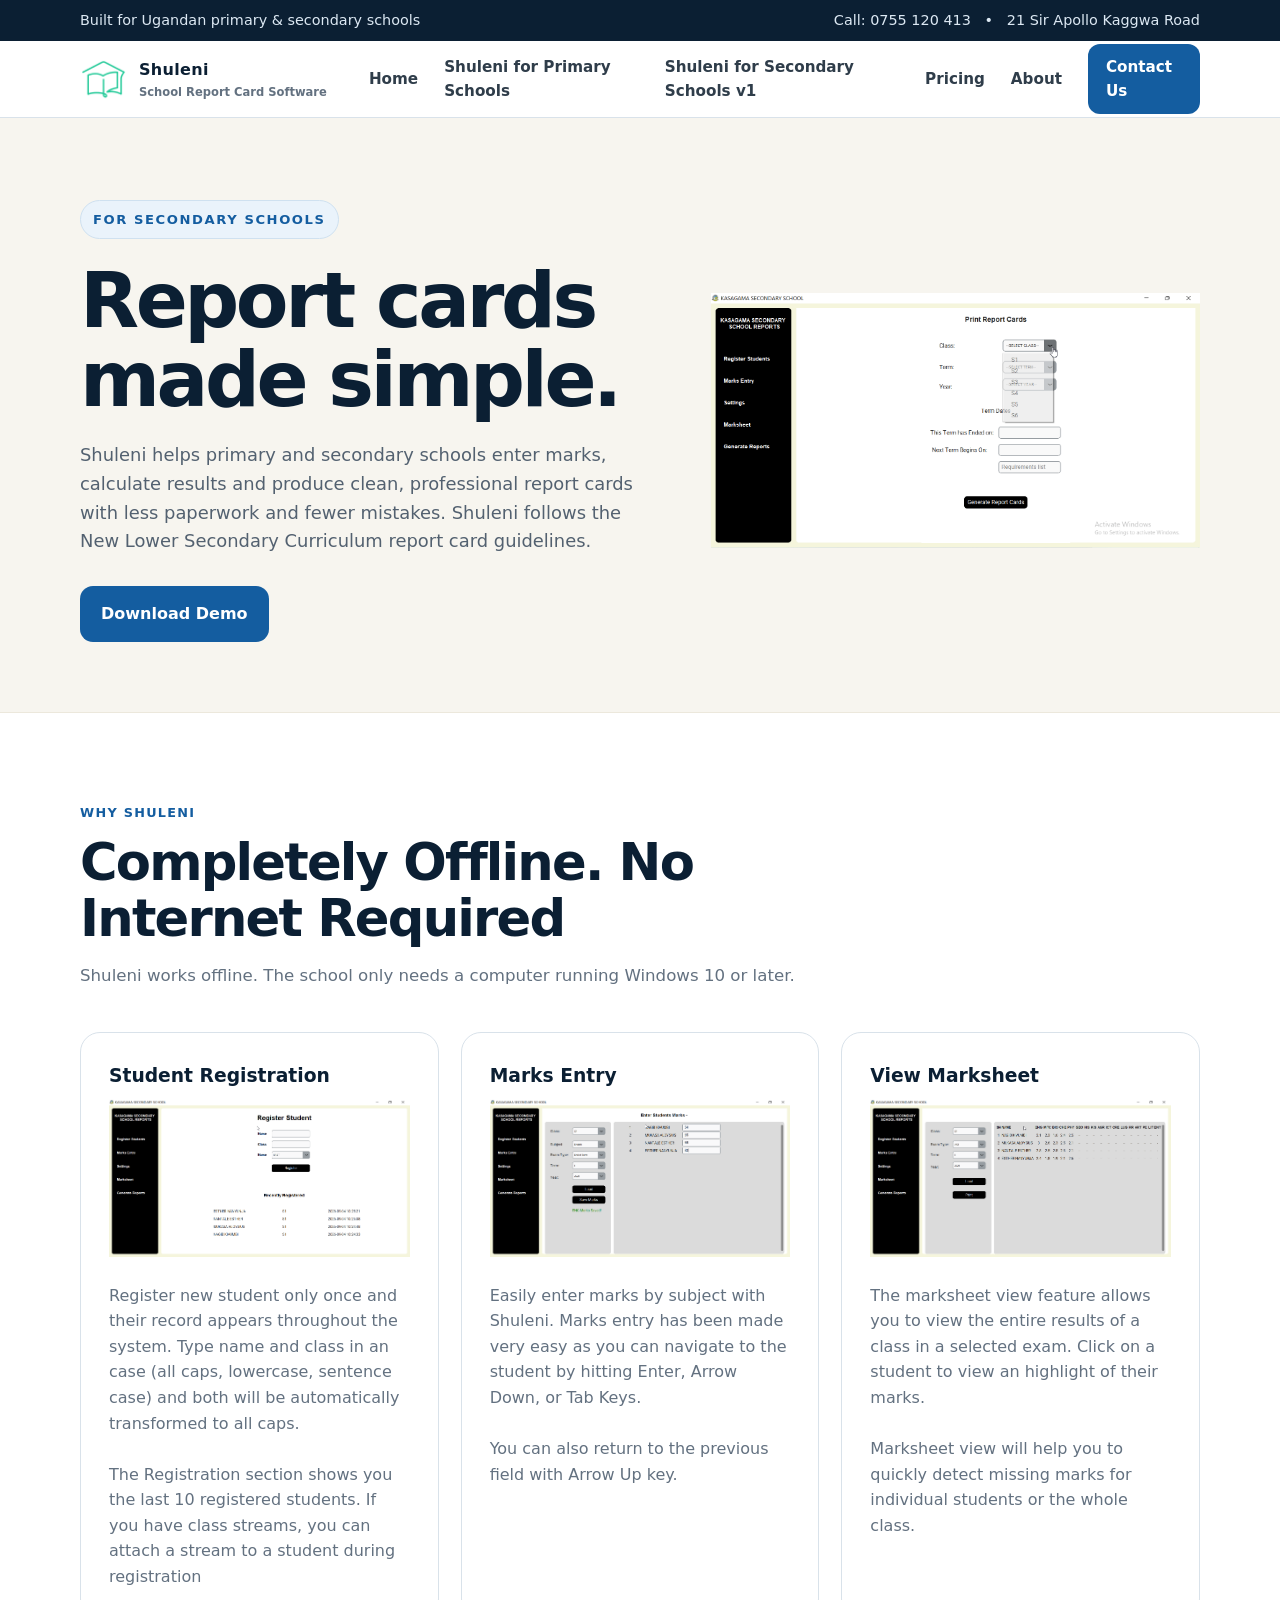
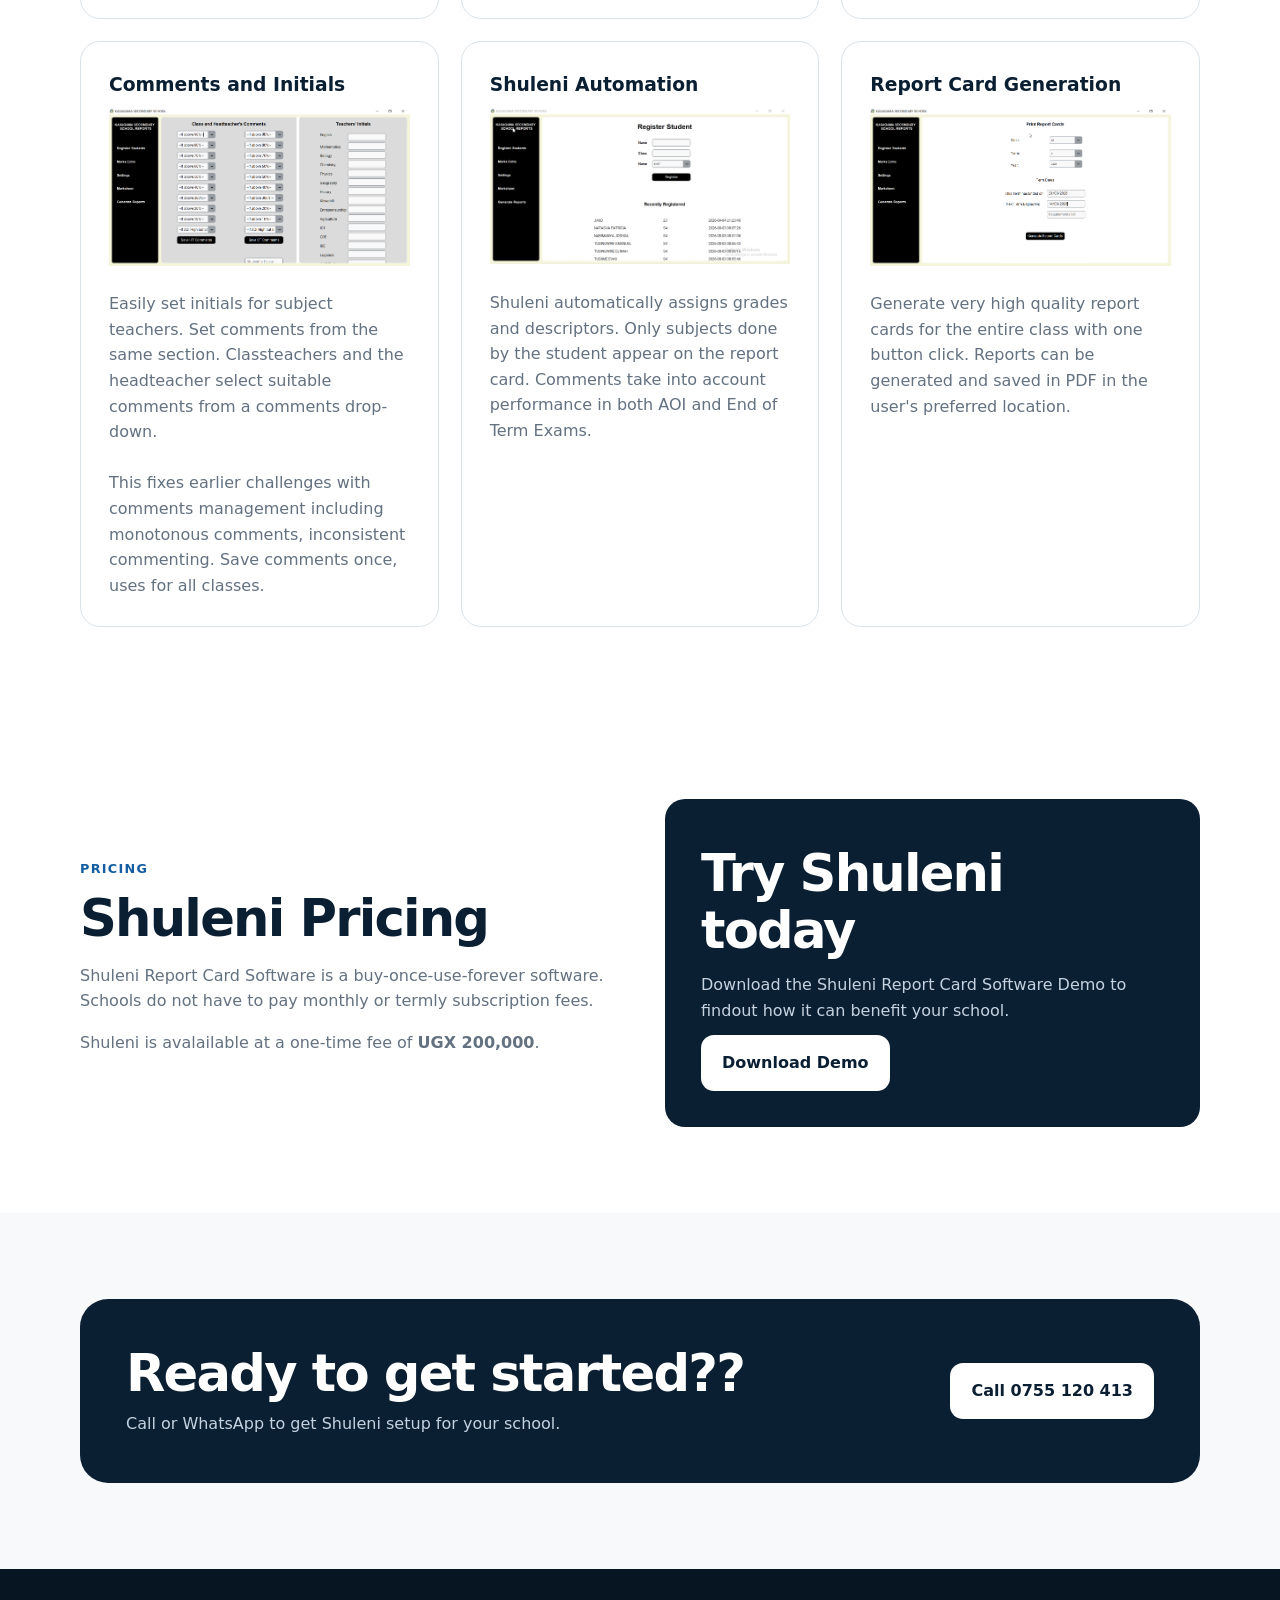
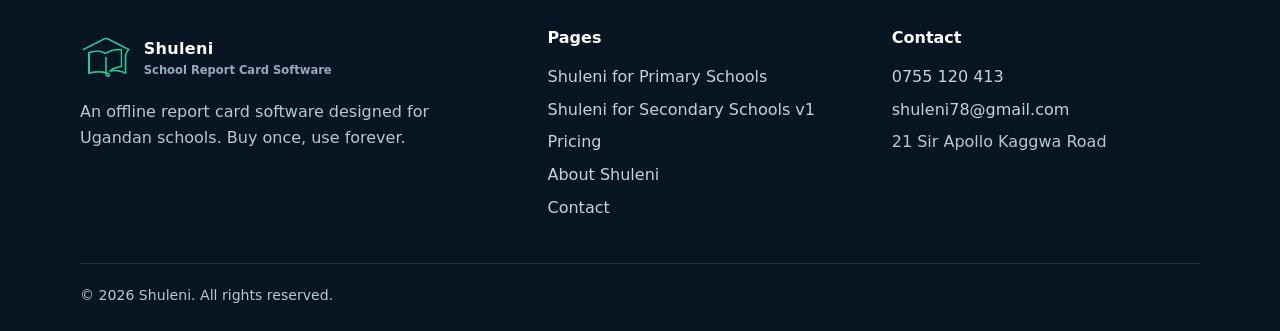
==== index.html @ 0bb013f4 "Add files via upload" ====
<!doctype html>
<html lang="en">
<head>
<meta charset="utf-8">
<meta name="viewport" content="width=device-width,initial-scale=1">
<meta name="description" content="Easily generate and print school report cards. Shuleni is an offline report card system for primary and secondary schools in Uganda.">
<title>Report card software for secondary and primary schools | Shuleni</title>
<link rel="stylesheet" href="styles.css">
<link rel="canonical" href="https://shuleni.net/"> 
<link rel="shortcut icon" href="shuleni.ico" type="image/x-icon">
<link rel="apple-touch-icon" href="shuleni.png">
</head>
<body>

<div class="topbar">
  <div class="container">
    <span>Built for Ugandan primary & secondary schools</span>
    <span>Call: 0755 120 413 &nbsp; • &nbsp; 21 Sir Apollo Kaggwa Road</span>
  </div>
</div>


<header>
  <div class="container nav">
    <a class="brand" href="index.html">
      <img src="shuleni.png" alt="" width="18%">
      <span>Shuleni<small>School Report Card Software</small></span>
    </a>
    <button class="menu-btn" aria-label="Open menu" aria-expanded="false">
      <span></span><span></span><span></span>
    </button>
    <nav class="nav-links">
      <a href="index.html">Home</a>
      <a href="primary-school-report-card.html">Shuleni for Primary Schools</a>
      <a href="report-card-for-secondary-school-v1.html">Shuleni for Secondary Schools v1</a>
      <a href="pricing.html">Pricing</a>
      <a href="about.html">About</a>
      <a href="contact.html" class="nav-cta">Contact Us</a>
    </nav>
  </div>
</header>


<main>
<section class="hero">
  <div class="container hero-grid">
    <div>
      <span class="eyebrow">For Secondary Schools</span>
      <h1>Report cards made simple.</h1>
      <p>Shuleni helps primary and secondary schools enter marks, calculate results and produce clean, professional report cards with less paperwork and fewer mistakes. 
        Shuleni follows the New Lower Secondary Curriculum report card guidelines.</p>
      <div class="actions">
        <a class="btn btn-primary" href="reports.exe" download>Download Demo</a>
      </div>
      
    </div>
    <div class="software-ard" aria-label="Sample report card preview">
    <img src="secondary-report-card-software-v2-report-generation.gif" alt="Shuleni report card software report generation process gif" width="100%">
      
    </div>
  </div>
</section>

<section class="section">
  <div class="container">
    <div class="section-head">
      <span class="kicker">Why Shuleni</span>
      <h2>Completely Offline. No Internet Required</h2>
      <p>Shuleni works offline. The school only needs a computer running Windows 10 or later.</p>
    </div>
    <div class="grid-3">
      <div class="card">
        <h3>Student Registration</h3>
        <img src="secondary-report-card-software-v2-student-registration.png" alt="" width="100%">
        <br>
        <p>Register new student only once and their record appears throughout the system. Type name and class in an case (all caps, lowercase, sentence case) and both will be automatically transformed to all caps.</p>
        <br>
        <p>The Registration section shows you the last 10 registered students. If you have class streams, you can attach a stream to a student during registration</p>
      </div>
      <div class="card">
        <h3>Marks Entry</h3>
        <img src="secondary-report-card-software-v2-marks-entry.png" alt="Shuleni report card software marks entry interface." width="100%">
        <br>
        <p>Easily enter marks by subject with Shuleni. Marks entry has been made very easy as you can navigate to the student by hitting Enter, Arrow Down, or Tab Keys.</p>
        <br>
        <p>You can also return to the previous field with Arrow Up key.</p>
      </div>
      <div class="card">
        <h3>View Marksheet</h3>
        <img src="secondary-report-card-software-v2-marksheet.png" alt="Shuleni report card software marksheet view interface." width="100%">
        <br>
        <p>The marksheet view feature allows you to view the entire results of a class in a selected exam. Click on a student to view an highlight of their marks.</p>
        <br>
        <p>Marksheet view will help you to quickly detect missing marks for individual students or the whole class.</p>
      </div>
      <div class="card">
        <h3>Comments and Initials</h3>
        <img src="secondary-report-card-software-v2-comments-initials.png" alt="Shuleni report card software comments and initials section." width="100%">
        <br>
        <p>Easily set initials for subject teachers. Set comments from the same section. Classteachers and the headteacher select suitable comments from a comments drop-down.</p>
        <br>
        <p>This fixes earlier challenges with comments management including monotonous comments, inconsistent commenting. Save comments once, uses for all classes.</p>
      </div>
      <div class="card">
        <h3>Shuleni Automation</h3>
        <img src="secondary-report-card-software-v2-student-registration.gif" alt="" width="100%">
        <br>
        <p>Shuleni automatically assigns grades and descriptors. Only subjects done by the student appear on the report card. Comments take into account performance in both AOI and End of Term Exams.</p>
      </div>
      <div class="card">
        <h3>Report Card Generation</h3>
        <img src="secondary-report-card-software-v2-report-generation.png" alt="" width="100%">
        <br>
        <p>Generate very high quality report cards for the entire class with one button click. Reports can be generated and saved in PDF in the user's preferred location.</p>
      </div>
      
    </div>
  </div>
</section>

<section class="section">
  <div class="container split">
    <div>
      <span class="kicker">PRICING</span>
      <h2>Shuleni Pricing</h2>
      <p style="color:var(--muted)">Shuleni Report Card Software is a buy-once-use-forever software. Schools do not have to pay monthly or termly subscription fees.</p>
      <p style="color:var(--muted)">Shuleni is avalailable at a one-time fee of <strong>UGX 200,000</strong>.</p>
      
    </div>
    <div class="card" style="padding:36px;background:var(--navy);color:white;border:0">
      
      <h2 style="color:white">Try Shuleni today</h2>
      <p style="color:#c5d2df">Download the Shuleni Report Card Software Demo to findout how it can benefit your school.</p>
      <a class="btn" href="reports.exe" style="background:white;color:var(--navy);margin-top:12px" download>Download Demo</a>
    </div>
  </div>
</section>

<section class="section alt">
  <div class="container">
    <div class="cta-panel">
      <div><h2>Ready to get started??</h2><p>Call or WhatsApp to get Shuleni setup for your school.</p></div>
      <a class="btn" href="tel:+256755120413" style="background:white;color:var(--navy)">Call 0755 120 413</a>
    </div>
  </div>
</section>
</main>


<footer>
  <div class="container">
    <div class="footer-grid">
      <div>
        <a class="brand" href="index.html" style="color:white">
          <img src="shuleni.png" alt="" width="12%">
          <span>Shuleni<small style="color:#95a9ba">School Report Card Software</small></span>
        </a>
        <p style="max-width:420px">An offline report card software designed for Ugandan schools. Buy once, use forever.</p>
      </div>
      <div>
        <h4>Pages</h4>
        <a href="primary-school-report-card.html">Shuleni for Primary Schools</a>
        <a href="report-card-for-secondary-school-v1.html">Shuleni for Secondary Schools v1</a>
        <a href="pricing.html">Pricing</a>
        <a href="about.html">About Shuleni</a>
        <a href="contact.html">Contact</a>
      </div>
      <div>
        <h4>Contact</h4>
        <a href="tel:+256755120413">0755 120 413</a>
        <a href="mailto:shuleni78@gmail.com">shuleni78@gmail.com</a>
        <span>21 Sir Apollo Kaggwa Road</span>
      </div>
    </div>
    <div class="copyright">© <span data-year></span> Shuleni. All rights reserved.</div>
  </div>
</footer>

<script src="script.js"></script>
</body>
</html>
---- styles.css ----
:root {
  --navy: #0b1f33;
  --blue: #145da0;
  --sky: #eaf3fb;
  --ink: #17212b;
  --muted: #637180;
  --line: #d9e2ea;
  --white: #ffffff;
  --green: #1f7a4d;
  --cream: #f7f5ef;
  --shadow: 0 18px 45px rgba(11, 31, 51, .12);
  --radius: 20px;
}

* {
  box-sizing: border-box
}

html {
  scroll-behavior: smooth
}

body {
  margin: 0;
  font-family: Inter, system-ui, -apple-system, BlinkMacSystemFont, "Segoe UI", sans-serif;
  color: var(--ink);
  background: var(--white);
  line-height: 1.6;
}

a {
  text-decoration: none;
  color: inherit
}

img {
  max-width: 100%;
  display: block
}

.container {
  width: min(1120px, calc(100% - 36px));
  margin: 0 auto
}

.topbar {
  background: var(--navy);
  color: #dce8f3;
  font-size: .9rem;
}

.topbar .container {
  display: flex;
  justify-content: space-between;
  gap: 20px;
  padding: 9px 0;
}

header {
  position: sticky;
  top: 0;
  z-index: 50;
  background: rgba(255, 255, 255, .97);
  border-bottom: 1px solid var(--line);
  backdrop-filter: blur(8px);
}

.nav {
  min-height: 76px;
  display: flex;
  align-items: center;
  justify-content: space-between;
  gap: 28px;
}

.brand {
  display: flex;
  align-items: center;
  gap: 12px;
  font-weight: 900;
  color: var(--navy);
  letter-spacing: .02em;
}

.brand-mark {
  width: 42px;
  height: 42px;
  border-radius: 12px;
  background: var(--blue);
  color: white;
  display: grid;
  place-items: center;
  font-weight: 900;
  box-shadow: 0 8px 20px rgba(20, 93, 160, .2);
}

.brand small {
  display: block;
  font-weight: 600;
  color: var(--muted);
  font-size: .72rem;
  letter-spacing: 0
}

.nav-links {
  display: flex;
  align-items: center;
  gap: 26px
}

.nav-links a {
  font-weight: 700;
  color: #2f3d4a;
  font-size: .95rem;
}

.nav-links a:hover,
.nav-links a.active {
  color: var(--blue)
}

.nav-cta {
  background: var(--blue);
  color: white !important;
  padding: 11px 18px;
  border-radius: 12px;
}

.menu-btn {
  display: none;
  width: 44px;
  height: 44px;
  border: 1px solid var(--line);
  background: white;
  border-radius: 12px;
  cursor: pointer;
}

.menu-btn span {
  display: block;
  width: 20px;
  height: 2px;
  background: var(--navy);
  margin: 4px auto;
}

.hero {
  padding: 82px 0 70px;
  background: var(--cream);
  border-bottom: 1px solid #ece8dc;
}

.hero-grid {
  display: grid;
  grid-template-columns: 1.08fr .92fr;
  gap: 58px;
  align-items: center;
}

.eyebrow {
  display: inline-flex;
  align-items: center;
  gap: 8px;
  font-size: .82rem;
  font-weight: 800;
  text-transform: uppercase;
  letter-spacing: .12em;
  color: var(--blue);
  background: var(--sky);
  border: 1px solid #cfe1f0;
  padding: 8px 12px;
  border-radius: 999px;
}

h1 {
  font-size: clamp(2.6rem, 6vw, 5.2rem);
  line-height: 1.03;
  letter-spacing: -.045em;
  margin: 22px 0 22px;
  color: var(--navy);
}

.hero p {
  font-size: 1.12rem;
  color: #536170;
  max-width: 680px;
}

.actions {
  display: flex;
  flex-wrap: wrap;
  gap: 14px;
  margin-top: 30px
}

.btn {
  display: inline-flex;
  align-items: center;
  justify-content: center;
  gap: 10px;
  padding: 14px 20px;
  border-radius: 13px;
  font-weight: 800;
  border: 1px solid transparent;
}

.btn-primary {
  background: var(--blue);
  color: white
}

.btn-secondary {
  background: white;
  color: var(--navy);
  border-color: var(--line)
}

.trust {
  display: flex;
  flex-wrap: wrap;
  gap: 18px;
  margin-top: 34px;
  color: var(--muted);
  font-size: .92rem
}

.trust span {
  display: flex;
  align-items: center;
  gap: 8px
}

.check {
  color: var(--green);
  font-weight: 900
}

.software-card {
  background: white;
  border: 1px solid var(--line);
  border-radius: 26px;
  box-shadow: var(--shadow);
  overflow: hidden;
}

.window-bar {
  background: var(--navy);
  color: white;
  padding: 15px 18px;
  display: flex;
  align-items: center;
  justify-content: space-between;
}

.dots {
  display: flex;
  gap: 6px
}

.dots i {
  width: 9px;
  height: 9px;
  border-radius: 50%;
  background: #8ba7bf
}

.window-content {
  padding: 24px
}

.report-head {
  display: flex;
  justify-content: space-between;
  gap: 20px;
  align-items: flex-start;
  border-bottom: 2px solid var(--navy);
  padding-bottom: 14px
}

.school-badge {
  width: 52px;
  height: 52px;
  border-radius: 12px;
  background: var(--sky);
  display: grid;
  place-items: center;
  color: var(--blue);
  font-weight: 900
}

.report-title h3 {
  margin: 0;
  color: var(--navy);
  font-size: 1.1rem
}

.report-title p {
  margin: 2px 0 0;
  font-size: .8rem
}

.student-box {
  display: grid;
  grid-template-columns: 1fr 1fr;
  gap: 10px;
  background: #f8fafc;
  border: 1px solid var(--line);
  padding: 14px;
  border-radius: 12px;
  margin: 18px 0
}

.student-box div {
  font-size: .78rem;
  color: var(--muted)
}

.student-box strong {
  display: block;
  color: var(--ink);
  font-size: .9rem
}

.mini-table {
  width: 100%;
  border-collapse: collapse;
  font-size: .78rem
}

.mini-table th,
.mini-table td {
  padding: 9px;
  border-bottom: 1px solid var(--line);
  text-align: left
}

.mini-table th {
  background: #f2f6f9;
  color: var(--navy)
}

.score {
  font-weight: 800;
  color: var(--green)
}

.section {
  padding: 86px 0
}

.section.alt {
  background: #f7f9fb
}

.section-head {
  max-width: 720px;
  margin-bottom: 42px
}

.kicker {
  color: var(--blue);
  font-weight: 800;
  text-transform: uppercase;
  letter-spacing: .1em;
  font-size: .8rem
}

h2 {
  font-size: clamp(2rem, 4vw, 3.25rem);
  line-height: 1.1;
  letter-spacing: -.035em;
  color: var(--navy);
  margin: 10px 0 14px
}

.section-head p {
  color: var(--muted);
  font-size: 1.04rem
}

.grid-3 {
  display: grid;
  grid-template-columns: repeat(3, 1fr);
  gap: 22px
}

.card {
  border: 1px solid var(--line);
  border-radius: var(--radius);
  padding: 28px;
  background: white;
}

.icon {
  width: 48px;
  height: 48px;
  border-radius: 13px;
  display: grid;
  place-items: center;
  background: var(--sky);
  color: var(--blue);
  font-weight: 900;
  margin-bottom: 18px;
}

.card h3 {
  margin: 0 0 8px;
  color: var(--navy)
}

.card p {
  margin: 0;
  color: var(--muted)
}

.metrics {
  display: grid;
  grid-template-columns: repeat(4, 1fr);
  gap: 1px;
  background: var(--line);
  border: 1px solid var(--line);
  border-radius: 20px;
  overflow: hidden
}

.metric {
  background: white;
  padding: 30px;
  text-align: center
}

.metric strong {
  display: block;
  font-size: 2rem;
  color: var(--navy)
}

.metric span {
  color: var(--muted);
  font-size: .9rem
}

.split {
  display: grid;
  grid-template-columns: 1fr 1fr;
  gap: 50px;
  align-items: center
}

.feature-list {
  display: grid;
  gap: 14px;
  margin-top: 25px
}

.feature-item {
  display: flex;
  gap: 14px;
  align-items: flex-start;
  padding: 16px;
  border: 1px solid var(--line);
  border-radius: 14px;
  background: white
}

.feature-item b {
  display: block;
  color: var(--navy)
}

.feature-item span {
  color: var(--muted);
  font-size: .92rem
}

.cta-panel {
  background: var(--navy);
  color: white;
  border-radius: 28px;
  padding: 46px;
  display: flex;
  justify-content: space-between;
  align-items: center;
  gap: 30px;
}

.cta-panel h2 {
  color: white;
  margin: 0 0 10px
}

.cta-panel p {
  color: #c4d2df;
  margin: 0
}

.page-hero {
  padding: 70px 0;
  background: var(--cream);
  border-bottom: 1px solid #ece8dc
}

.page-hero h1 {
  font-size: clamp(2.5rem, 5vw, 4rem);
  max-width: 760px
}

.page-hero p {
  max-width: 720px;
  color: var(--muted);
  font-size: 1.08rem
}

.price-card {
  max-width: 760px;
  margin: 0 auto;
  border: 1px solid var(--line);
  border-radius: 26px;
  padding: 38px;
  background: white;
  box-shadow: var(--shadow)
}

.price-card h3 {
  font-size: 1.8rem;
  color: var(--navy);
  margin: 0
}

.price-note {
  color: var(--muted);
  margin: 6px 0 24px
}

.price-list {
  display: grid;
  grid-template-columns: 1fr 1fr;
  gap: 12px 22px;
  margin: 25px 0
}

.price-list span {
  display: flex;
  gap: 10px
}

.contact-grid {
  display: grid;
  grid-template-columns: .9fr 1.1fr;
  gap: 32px
}

.contact-card {
  margin-top: 2rem;
  padding: 30px;
  border: 1px solid var(--line);
  border-radius: 20px;
  background: white
}

.contact-item {
  padding: 15px 0;
  border-bottom: 1px solid var(--line)
}

.contact-item:last-child {
  border-bottom: 0
}

.contact-item small {
  display: block;
  text-transform: uppercase;
  letter-spacing: .09em;
  color: var(--muted);
  font-size: .72rem
}

.contact-item strong {
  display: block;
  color: var(--navy);
  font-size: 1.05rem;
  margin-top: 4px
}

form {
  display: grid;
  gap: 14px
}

label {
  font-size: .88rem;
  font-weight: 700;
  color: var(--navy)
}

input,
textarea,
select {
  width: 100%;
  padding: 13px 14px;
  border: 1px solid #cbd6df;
  border-radius: 11px;
  font: inherit;
  background: white
}

textarea {
  min-height: 130px;
  resize: vertical
}

footer {
  background: #071522;
  color: #b9c7d4;
  padding: 56px 0 24px;
  margin-top: 0;
}

.footer-grid {
  display: grid;
  grid-template-columns: 1.4fr 1fr 1fr;
  gap: 36px
}

footer h4 {
  color: white;
  margin: 0 0 14px
}

footer a {
  display: block;
  margin: 7px 0;
  color: #c5d1dc
}

.copyright {
  border-top: 1px solid #203141;
  margin-top: 36px;
  padding-top: 20px;
  font-size: .88rem
}

@media(max-width:860px) {
  .topbar .container {
    flex-direction: column;
    gap: 2px
  }

  .menu-btn {
    display: block
  }

  .nav-links {
    position: absolute;
    top: 100%;
    left: 0;
    right: 0;
    background: white;
    border-bottom: 1px solid var(--line);
    padding: 18px;
    display: none;
    flex-direction: column;
    align-items: stretch;
    gap: 8px
  }

  .nav-links.open {
    display: flex
  }

  .nav-links a {
    padding: 10px 6px
  }

  .hero-grid,
  .split,
  .contact-grid {
    grid-template-columns: 1fr
  }

  .grid-3 {
    grid-template-columns: 1fr
  }

  .metrics {
    grid-template-columns: 1fr 1fr
  }

  .hero {
    padding-top: 56px
  }

  .cta-panel {
    flex-direction: column;
    align-items: flex-start
  }

  .footer-grid {
    grid-template-columns: 1fr
  }
}

@media(max-width:540px) {
  .container {
    width: calc(100% - 28px)
  }

  .topbar {
    font-size: .76rem
  }

  .topbar .container {
    padding: 7px 0;
    text-align: center
  }

  .nav {
    min-height: 62px
  }

  .brand {
    gap: 9px;
    font-size: .94rem
  }

  .brand-mark {
    width: 36px;
    height: 36px;
    border-radius: 10px
  }

  .brand small {
    font-size: .62rem
  }

  .menu-btn {
    width: 40px;
    height: 40px
  }

  .hero {
    padding: 38px 0 34px
  }

  .eyebrow {
    font-size: .68rem;
    padding: 6px 9px
  }

  h1 {
    font-size: 2.35rem;
    line-height: 1.06;
    margin: 16px 0 15px
  }

  .hero p {
    font-size: .96rem;
    line-height: 1.55
  }

  .actions {
    margin-top: 20px;
    gap: 9px
  }

  .btn {
    width: 100%;
    padding: 11px 15px;
    font-size: .9rem
  }

  .trust {
    margin-top: 22px;
    gap: 8px 14px;
    font-size: .78rem
  }

  .software-card {
    border-radius: 18px
  }

  .window-bar {
    padding: 11px 13px;
    font-size: .82rem
  }

  .window-content {
    padding: 14px
  }

  .report-head {
    gap: 10px;
    padding-bottom: 10px
  }

  .school-badge {
    width: 40px;
    height: 40px;
    border-radius: 9px
  }

  .report-title h3 {
    font-size: .88rem
  }

  .report-title p {
    font-size: .68rem
  }

  .student-box {
    grid-template-columns: 1fr 1fr;
    padding: 10px;
    margin: 12px 0;
    gap: 7px
  }

  .student-box div {
    font-size: .67rem
  }

  .student-box strong {
    font-size: .78rem
  }

  .mini-table {
    font-size: .68rem
  }

  .mini-table th,
  .mini-table td {
    padding: 7px 5px
  }

  .section {
    padding: 48px 0
  }

  .section-head {
    margin-bottom: 25px
  }

  h2 {
    font-size: 1.85rem;
    line-height: 1.12;
    margin: 7px 0 10px
  }

  .section-head p {
    font-size: .9rem;
    line-height: 1.55
  }

  .grid-3 {
    gap: 12px
  }

  .card {
    padding: 20px;
    border-radius: 15px
  }

  .icon {
    width: 40px;
    height: 40px;
    border-radius: 10px;
    margin-bottom: 12px;
    font-size: .85rem
  }

  .card h3 {
    font-size: 1rem;
    margin-bottom: 5px
  }

  .card p {
    font-size: .86rem;
    line-height: 1.5
  }

  .metrics {
    grid-template-columns: 1fr 1fr;
    border-radius: 14px
  }

  .metric {
    padding: 18px 10px
  }

  .metric strong {
    font-size: 1.45rem
  }

  .metric span {
    font-size: .72rem;
    line-height: 1.3
  }

  .split {
    gap: 25px
  }

  .feature-list {
    gap: 9px;
    margin-top: 17px
  }

  .feature-item {
    padding: 11px;
    gap: 10px;
    border-radius: 11px
  }

  .feature-item b {
    font-size: .86rem
  }

  .feature-item span {
    font-size: .77rem;
    line-height: 1.4
  }

  .cta-panel {
    padding: 24px 19px;
    border-radius: 18px;
    gap: 18px
  }

  .cta-panel h2 {
    font-size: 1.65rem
  }

  .cta-panel p {
    font-size: .86rem
  }

  .page-hero {
    padding: 38px 0 34px
  }

  .page-hero h1 {
    font-size: 2.2rem
  }

  .page-hero p {
    font-size: .92rem;
    line-height: 1.55
  }

  .price-card {
    padding: 22px;
    border-radius: 18px
  }

  .price-card h3 {
    font-size: 1.4rem
  }

  .price-list {
    grid-template-columns: 1fr;
    gap: 8px;
    margin: 18px 0
  }

  .price-list span {
    font-size: .86rem
  }

  .contact-grid {
    gap: 15px
  }

  .contact-card {
    padding: 20px;
    border-radius: 15px
  }

  .contact-item {
    padding: 11px 0
  }

  footer {
    padding: 38px 0 20px
  }

  .footer-grid {
    gap: 24px
  }

  footer p,
  footer a,
  footer span {
    font-size: .82rem
  }
}
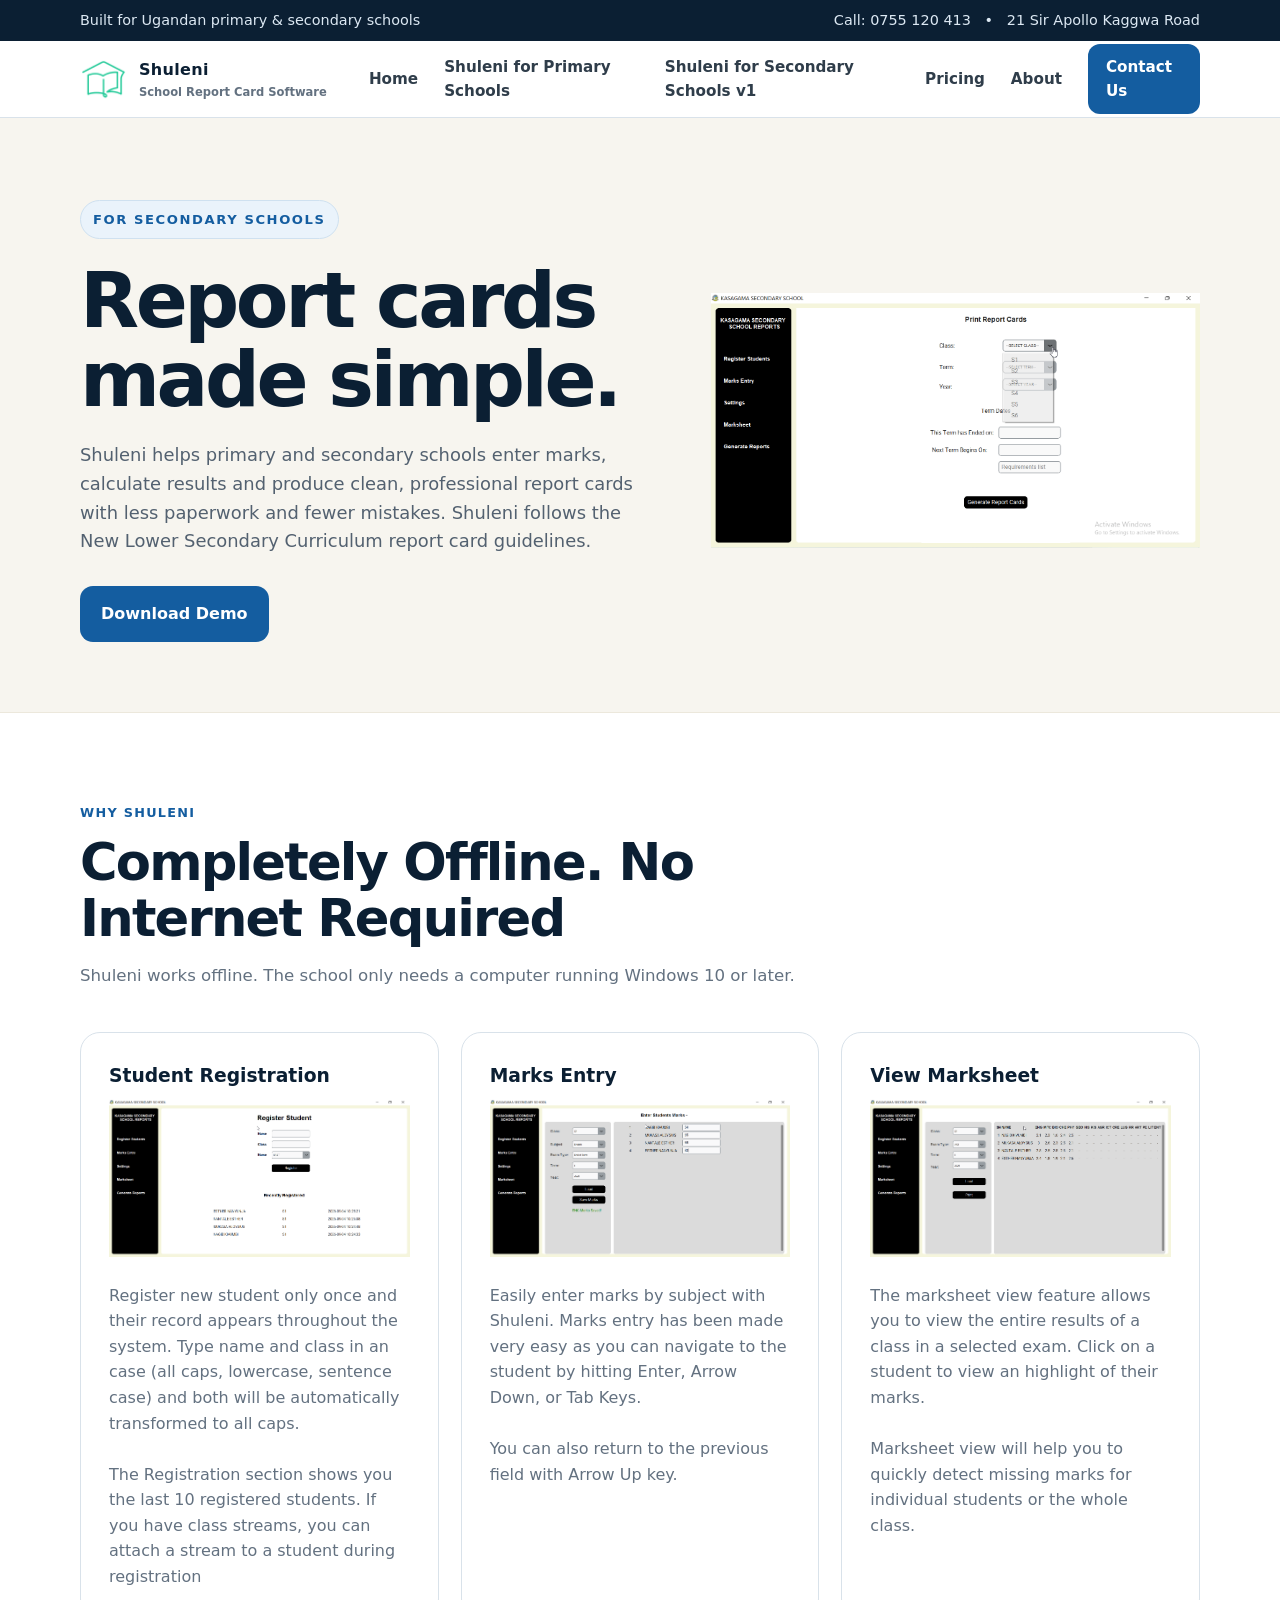
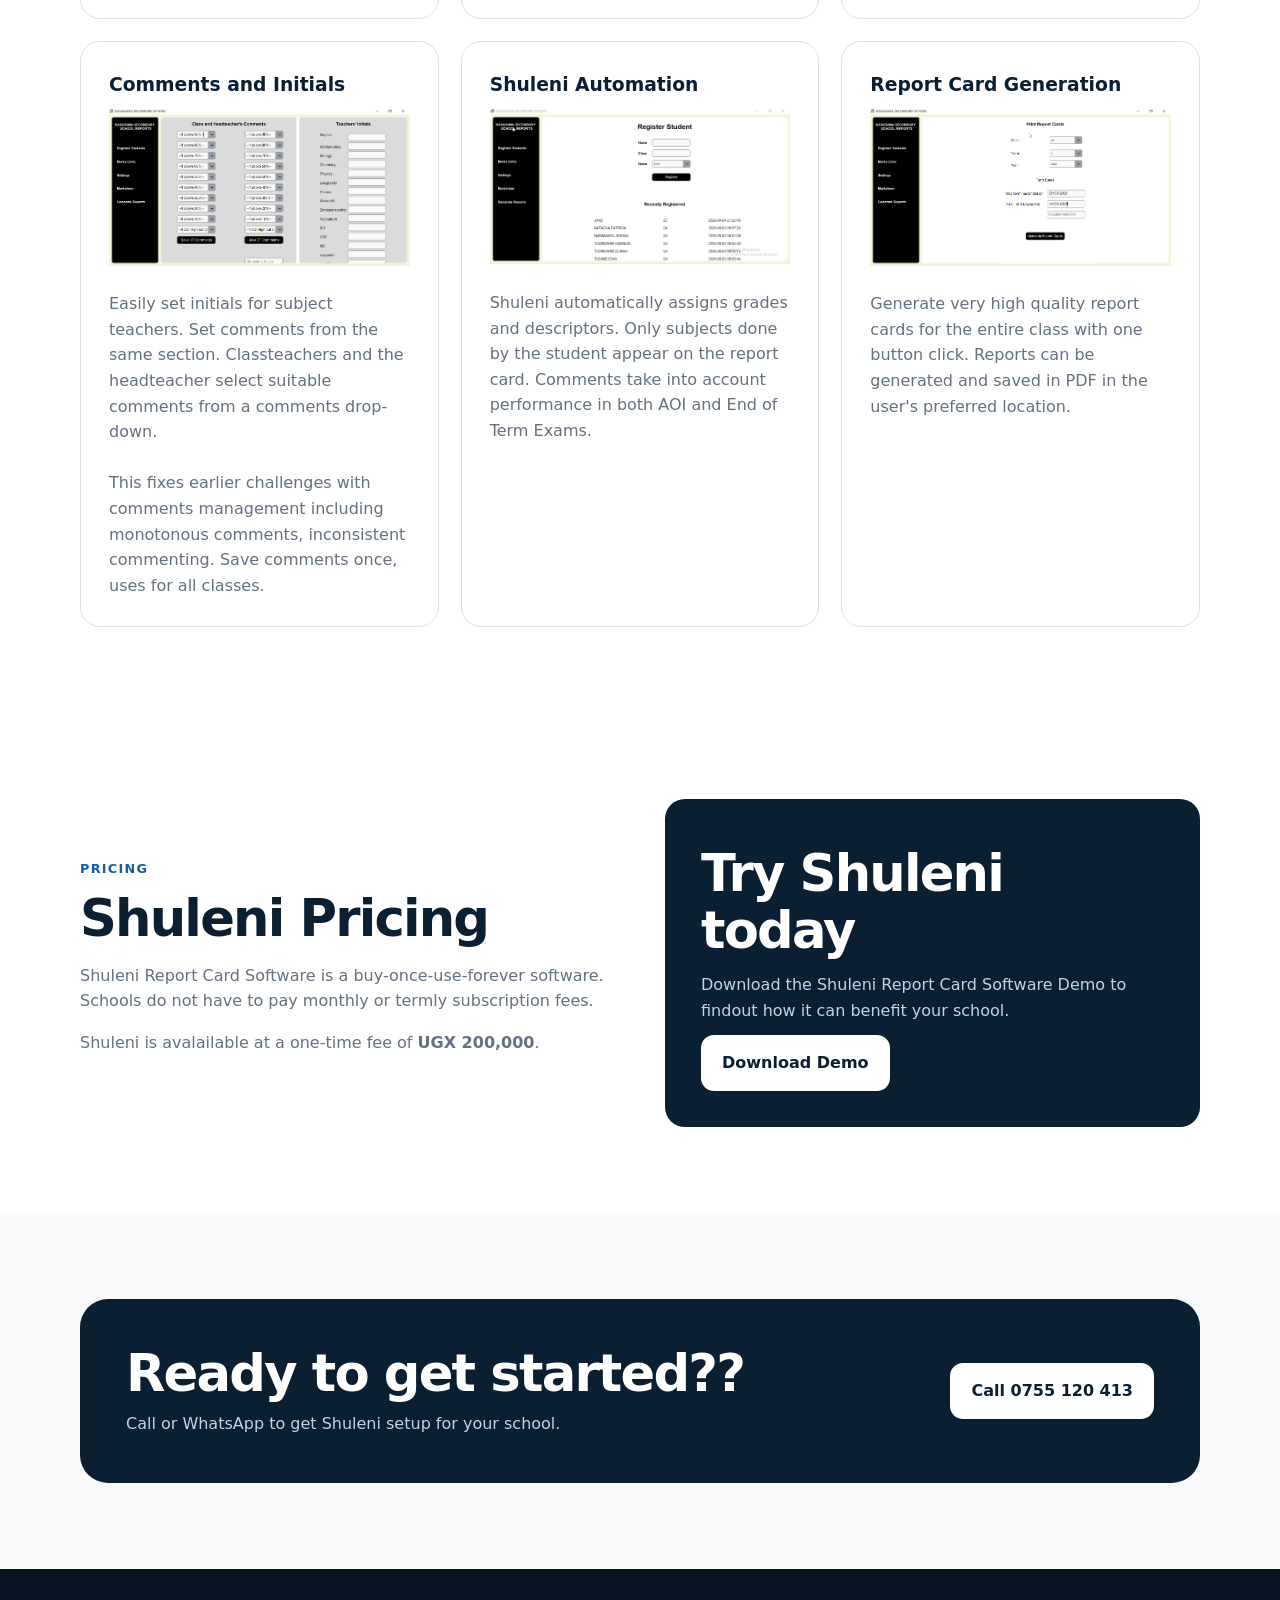
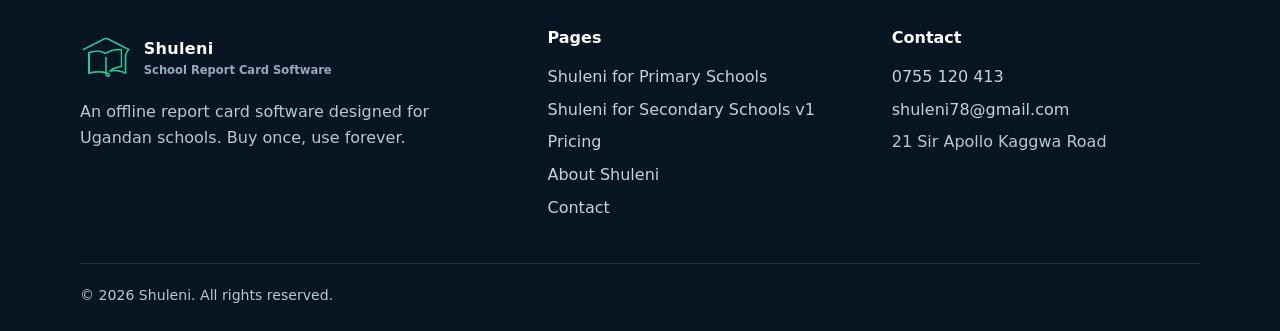
==== commit 7d9748ab: "Add files via upload" ====
--- a/index.html
+++ b/index.html
@@ -1,181 +1,207 @@
 <!doctype html>
 <html lang="en">
+
 <head>
-<meta charset="utf-8">
-<meta name="viewport" content="width=device-width,initial-scale=1">
-<meta name="description" content="Easily generate and print school report cards. Shuleni is an offline report card system for primary and secondary schools in Uganda.">
-<title>Report card software for secondary and primary schools | Shuleni</title>
-<link rel="stylesheet" href="styles.css">
-<link rel="canonical" href="https://shuleni.net/"> 
-<link rel="shortcut icon" href="shuleni.ico" type="image/x-icon">
-<link rel="apple-touch-icon" href="shuleni.png">
+  <meta charset="utf-8">
+  <meta name="viewport" content="width=device-width,initial-scale=1">
+  <meta name="description"
+    content="Easily generate and print school report cards. Shuleni is an offline report card system for primary and secondary schools in Uganda.">
+  <title>Report card software for secondary and primary schools | Shuleni</title>
+  <link rel="stylesheet" href="styles.css">
+  <link rel="canonical" href="https://shuleni.net/">
+  <link rel="shortcut icon" href="shuleni.ico" type="image/x-icon">
+  <link rel="apple-touch-icon" href="shuleni.png">
 </head>
+
 <body>
 
-<div class="topbar">
-  <div class="container">
-    <span>Built for Ugandan primary & secondary schools</span>
-    <span>Call: 0755 120 413 &nbsp; • &nbsp; 21 Sir Apollo Kaggwa Road</span>
-  </div>
-</div>
-
-
-<header>
-  <div class="container nav">
-    <a class="brand" href="index.html">
-      <img src="shuleni.png" alt="" width="18%">
-      <span>Shuleni<small>School Report Card Software</small></span>
-    </a>
-    <button class="menu-btn" aria-label="Open menu" aria-expanded="false">
-      <span></span><span></span><span></span>
-    </button>
-    <nav class="nav-links">
-      <a href="index.html">Home</a>
-      <a href="primary-school-report-card.html">Shuleni for Primary Schools</a>
-      <a href="report-card-for-secondary-school-v1.html">Shuleni for Secondary Schools v1</a>
-      <a href="pricing.html">Pricing</a>
-      <a href="about.html">About</a>
-      <a href="contact.html" class="nav-cta">Contact Us</a>
-    </nav>
-  </div>
-</header>
-
-
-<main>
-<section class="hero">
-  <div class="container hero-grid">
-    <div>
-      <span class="eyebrow">For Secondary Schools</span>
-      <h1>Report cards made simple.</h1>
-      <p>Shuleni helps primary and secondary schools enter marks, calculate results and produce clean, professional report cards with less paperwork and fewer mistakes. 
-        Shuleni follows the New Lower Secondary Curriculum report card guidelines.</p>
-      <div class="actions">
-        <a class="btn btn-primary" href="reports.exe" download>Download Demo</a>
-      </div>
-      
-    </div>
-    <div class="software-ard" aria-label="Sample report card preview">
-    <img src="secondary-report-card-software-v2-report-generation.gif" alt="Shuleni report card software report generation process gif" width="100%">
-      
+  <div class="topbar">
+    <div class="container">
+      <span>Built for Ugandan primary & secondary schools</span>
+      <span>Call: 0755 120 413 &nbsp; • &nbsp; 21 Sir Apollo Kaggwa Road</span>
     </div>
   </div>
-</section>
-
-<section class="section">
-  <div class="container">
-    <div class="section-head">
-      <span class="kicker">Why Shuleni</span>
-      <h2>Completely Offline. No Internet Required</h2>
-      <p>Shuleni works offline. The school only needs a computer running Windows 10 or later.</p>
-    </div>
-    <div class="grid-3">
-      <div class="card">
-        <h3>Student Registration</h3>
-        <img src="secondary-report-card-software-v2-student-registration.png" alt="" width="100%">
-        <br>
-        <p>Register new student only once and their record appears throughout the system. Type name and class in an case (all caps, lowercase, sentence case) and both will be automatically transformed to all caps.</p>
-        <br>
-        <p>The Registration section shows you the last 10 registered students. If you have class streams, you can attach a stream to a student during registration</p>
-      </div>
-      <div class="card">
-        <h3>Marks Entry</h3>
-        <img src="secondary-report-card-software-v2-marks-entry.png" alt="Shuleni report card software marks entry interface." width="100%">
-        <br>
-        <p>Easily enter marks by subject with Shuleni. Marks entry has been made very easy as you can navigate to the student by hitting Enter, Arrow Down, or Tab Keys.</p>
-        <br>
-        <p>You can also return to the previous field with Arrow Up key.</p>
-      </div>
-      <div class="card">
-        <h3>View Marksheet</h3>
-        <img src="secondary-report-card-software-v2-marksheet.png" alt="Shuleni report card software marksheet view interface." width="100%">
-        <br>
-        <p>The marksheet view feature allows you to view the entire results of a class in a selected exam. Click on a student to view an highlight of their marks.</p>
-        <br>
-        <p>Marksheet view will help you to quickly detect missing marks for individual students or the whole class.</p>
-      </div>
-      <div class="card">
-        <h3>Comments and Initials</h3>
-        <img src="secondary-report-card-software-v2-comments-initials.png" alt="Shuleni report card software comments and initials section." width="100%">
-        <br>
-        <p>Easily set initials for subject teachers. Set comments from the same section. Classteachers and the headteacher select suitable comments from a comments drop-down.</p>
-        <br>
-        <p>This fixes earlier challenges with comments management including monotonous comments, inconsistent commenting. Save comments once, uses for all classes.</p>
-      </div>
-      <div class="card">
-        <h3>Shuleni Automation</h3>
-        <img src="secondary-report-card-software-v2-student-registration.gif" alt="" width="100%">
-        <br>
-        <p>Shuleni automatically assigns grades and descriptors. Only subjects done by the student appear on the report card. Comments take into account performance in both AOI and End of Term Exams.</p>
-      </div>
-      <div class="card">
-        <h3>Report Card Generation</h3>
-        <img src="secondary-report-card-software-v2-report-generation.png" alt="" width="100%">
-        <br>
-        <p>Generate very high quality report cards for the entire class with one button click. Reports can be generated and saved in PDF in the user's preferred location.</p>
-      </div>
-      
-    </div>
-  </div>
-</section>
-
-<section class="section">
-  <div class="container split">
-    <div>
-      <span class="kicker">PRICING</span>
-      <h2>Shuleni Pricing</h2>
-      <p style="color:var(--muted)">Shuleni Report Card Software is a buy-once-use-forever software. Schools do not have to pay monthly or termly subscription fees.</p>
-      <p style="color:var(--muted)">Shuleni is avalailable at a one-time fee of <strong>UGX 200,000</strong>.</p>
-      
-    </div>
-    <div class="card" style="padding:36px;background:var(--navy);color:white;border:0">
-      
-      <h2 style="color:white">Try Shuleni today</h2>
-      <p style="color:#c5d2df">Download the Shuleni Report Card Software Demo to findout how it can benefit your school.</p>
-      <a class="btn" href="reports.exe" style="background:white;color:var(--navy);margin-top:12px" download>Download Demo</a>
-    </div>
-  </div>
-</section>
-
-<section class="section alt">
-  <div class="container">
-    <div class="cta-panel">
-      <div><h2>Ready to get started??</h2><p>Call or WhatsApp to get Shuleni setup for your school.</p></div>
-      <a class="btn" href="tel:+256755120413" style="background:white;color:var(--navy)">Call 0755 120 413</a>
-    </div>
-  </div>
-</section>
-</main>
-
-
-<footer>
-  <div class="container">
-    <div class="footer-grid">
-      <div>
-        <a class="brand" href="index.html" style="color:white">
-          <img src="shuleni.png" alt="" width="12%">
-          <span>Shuleni<small style="color:#95a9ba">School Report Card Software</small></span>
-        </a>
-        <p style="max-width:420px">An offline report card software designed for Ugandan schools. Buy once, use forever.</p>
-      </div>
-      <div>
-        <h4>Pages</h4>
+
+
+  <header>
+    <div class="container nav">
+      <a class="brand" href="index.html">
+        <img src="shuleni.png" alt="Shuleni report card software logo" width="18%">
+        <span>Shuleni<small>School Report Card Software</small></span>
+      </a>
+      <button class="menu-btn" aria-label="Open menu" aria-expanded="false">
+        <span></span><span></span><span></span>
+      </button>
+      <nav class="nav-links">
+        <a href="index.html">Home</a>
         <a href="primary-school-report-card.html">Shuleni for Primary Schools</a>
         <a href="report-card-for-secondary-school-v1.html">Shuleni for Secondary Schools v1</a>
         <a href="pricing.html">Pricing</a>
-        <a href="about.html">About Shuleni</a>
-        <a href="contact.html">Contact</a>
-      </div>
-      <div>
-        <h4>Contact</h4>
-        <a href="tel:+256755120413">0755 120 413</a>
-        <a href="mailto:shuleni78@gmail.com">shuleni78@gmail.com</a>
-        <span>21 Sir Apollo Kaggwa Road</span>
-      </div>
+        <a href="about.html">About</a>
+        <a href="contact.html" class="nav-cta">Contact Us</a>
+      </nav>
     </div>
-    <div class="copyright">© <span data-year></span> Shuleni. All rights reserved.</div>
-  </div>
-</footer>
-
-<script src="script.js"></script>
+  </header>
+
+
+  <main>
+    <section class="hero">
+      <div class="container hero-grid">
+        <div>
+          <span class="eyebrow">For Secondary Schools</span>
+          <h1>Report cards made simple.</h1>
+          <p>Shuleni helps primary and secondary schools enter marks, calculate results and produce clean, professional
+            report cards with less paperwork and fewer mistakes.
+            Shuleni follows the New Lower Secondary Curriculum report card guidelines.</p>
+          <div class="actions">
+            <a class="btn btn-primary" href="https://www.dropbox.com/scl/fi/bcjqydziy88ohp67qaoa9/Shuleni-Reports.exe?rlkey=f9dswarxwx8oh7zzv0zzcn2iu&st=6m3leph2&dl=0" download>Download Demo</a>
+          </div>
+
+        </div>
+        <div class="software-ard" aria-label="Sample report card preview">
+          <img src="secondary-report-card-software-v2-report-generation.gif"
+            alt="Shuleni report card software report generation process gif" width="100%">
+
+        </div>
+      </div>
+    </section>
+
+    <section class="section">
+      <div class="container">
+        <div class="section-head">
+          <span class="kicker">Why Shuleni</span>
+          <h2>Completely Offline. No Internet Required</h2>
+          <p>Shuleni works offline. The school only needs a computer running Windows 10 or later.</p>
+        </div>
+        <div class="grid-3">
+          <div class="card">
+            <h3>Student Registration</h3>
+            <img src="secondary-report-card-software-v2-student-registration.png" alt="Shuleni report card software student registration interface." width="100%">
+            <br>
+            <p>Register new student only once and their record appears throughout the system. Type name and class in an
+              case (all caps, lowercase, sentence case) and both will be automatically transformed to all caps.</p>
+            <br>
+            <p>The Registration section shows you the last 10 registered students. If you have class streams, you can
+              attach a stream to a student during registration</p>
+          </div>
+          <div class="card">
+            <h3>Marks Entry</h3>
+            <img src="secondary-report-card-software-v2-marks-entry.png"
+              alt="Shuleni report card software marks entry interface." width="100%">
+            <br>
+            <p>Easily enter marks by subject with Shuleni. Marks entry has been made very easy as you can navigate to
+              the student by hitting Enter, Arrow Down, or Tab Keys.</p>
+            <br>
+            <p>You can also return to the previous field with Arrow Up key.</p>
+          </div>
+          <div class="card">
+            <h3>View Marksheet</h3>
+            <img src="secondary-report-card-software-v2-marksheet.png"
+              alt="Shuleni report card software marksheet view interface." width="100%">
+            <br>
+            <p>The marksheet view feature allows you to view the entire results of a class in a selected exam. Click on
+              a student to view an highlight of their marks.</p>
+            <br>
+            <p>Marksheet view will help you to quickly detect missing marks for individual students or the whole class.
+            </p>
+          </div>
+          <div class="card">
+            <h3>Comments and Initials</h3>
+            <img src="secondary-report-card-software-v2-comments-initials.png"
+              alt="Shuleni report card software comments and initials section." width="100%">
+            <br>
+            <p>Easily set initials for subject teachers. Set comments from the same section. Classteachers and the
+              headteacher select suitable comments from a comments drop-down.</p>
+            <br>
+            <p>This fixes earlier challenges with comments management including monotonous comments, inconsistent
+              commenting. Save comments once, uses for all classes.</p>
+          </div>
+          <div class="card">
+            <h3>Shuleni Automation</h3>
+            <img src="secondary-report-card-software-v2-student-registration.gif" alt="Shuleni report card software automation features." width="100%">
+            <br>
+            <p>Shuleni automatically assigns grades and descriptors. Only subjects done by the student appear on the
+              report card. Comments take into account performance in both AOI and End of Term Exams.</p>
+          </div>
+          <div class="card">
+            <h3>Report Card Generation</h3>
+            <img src="secondary-report-card-software-v2-report-generation.png" alt="Shuleni report card software report generation section." width="100%">
+            <br>
+            <p>Generate very high quality report cards for the entire class with one button click. Reports can be
+              generated and saved in PDF in the user's preferred location.</p>
+          </div>
+
+        </div>
+      </div>
+    </section>
+
+    <section class="section">
+      <div class="container split">
+        <div>
+          <span class="kicker">PRICING</span>
+          <h2>Shuleni Pricing</h2>
+          <p style="color:var(--muted)">Shuleni Report Card Software is a buy-once-use-forever software. Schools do not
+            have to pay monthly or termly subscription fees.</p>
+          <p style="color:var(--muted)">Shuleni is avalailable at a one-time fee of <strong>UGX 200,000</strong>.</p>
+
+        </div>
+        <div class="card" style="padding:36px;background:var(--navy);color:white;border:0">
+
+          <h2 style="color:white">Try Shuleni today</h2>
+          <p style="color:#c5d2df">Download the Shuleni Report Card Software Demo to findout how it can benefit your
+            school.</p>
+          <a class="btn"
+            href="https://www.dropbox.com/scl/fi/bcjqydziy88ohp67qaoa9/Shuleni-Reports.exe?rlkey=f9dswarxwx8oh7zzv0zzcn2iu&st=6m3leph2&dl=0"
+            style="background:white;color:var(--navy);margin-top:12px">Download Demo</a>
+        </div>
+      </div>
+    </section>
+
+    <section class="section alt">
+      <div class="container">
+        <div class="cta-panel">
+          <div>
+            <h2>Ready to get started??</h2>
+            <p>Call or WhatsApp to get Shuleni setup for your school.</p>
+          </div>
+          <a class="btn" href="tel:+256755120413" style="background:white;color:var(--navy)">Call 0755 120 413</a>
+        </div>
+      </div>
+    </section>
+  </main>
+
+
+  <footer>
+    <div class="container">
+      <div class="footer-grid">
+        <div>
+          <a class="brand" href="index.html" style="color:white">
+            <img src="shuleni.png" alt="Shuleni report card software logo" width="12%">
+            <span>Shuleni<small style="color:#95a9ba">School Report Card Software</small></span>
+          </a>
+          <p style="max-width:420px">An offline report card software designed for Ugandan schools. Buy once, use
+            forever.</p>
+        </div>
+        <div>
+          <h4>Pages</h4>
+          <a href="primary-school-report-card.html">Shuleni for Primary Schools</a>
+          <a href="report-card-for-secondary-school-v1.html">Shuleni for Secondary Schools v1</a>
+          <a href="pricing.html">Pricing</a>
+          <a href="about.html">About Shuleni</a>
+          <a href="contact.html">Contact</a>
+        </div>
+        <div>
+          <h4>Contact</h4>
+          <a href="tel:+256755120413">0755 120 413</a>
+          <a href="mailto:shuleni78@gmail.com">shuleni78@gmail.com</a>
+          <span>21 Sir Apollo Kaggwa Road</span>
+        </div>
+      </div>
+      <div class="copyright">© <span data-year></span> Shuleni. All rights reserved.</div>
+    </div>
+  </footer>
+
+  <script src="script.js"></script>
 </body>
+
 </html>
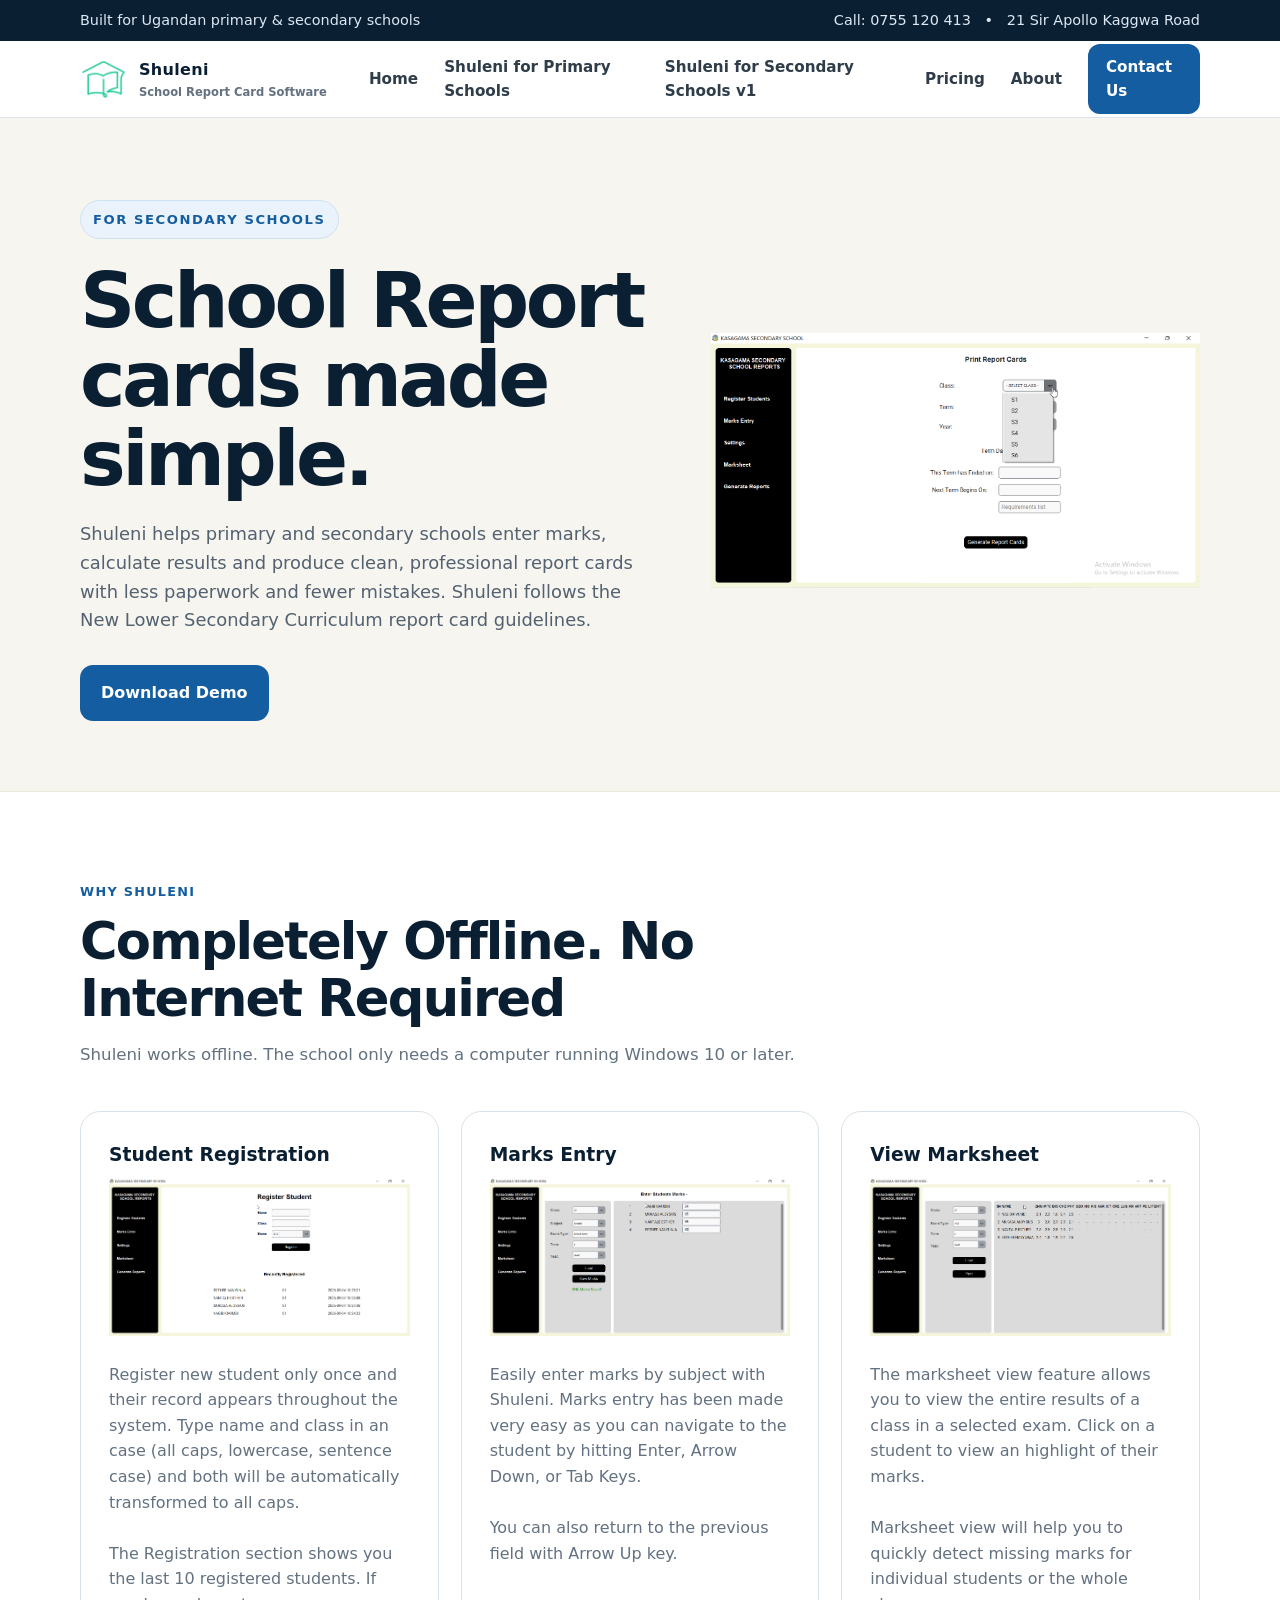
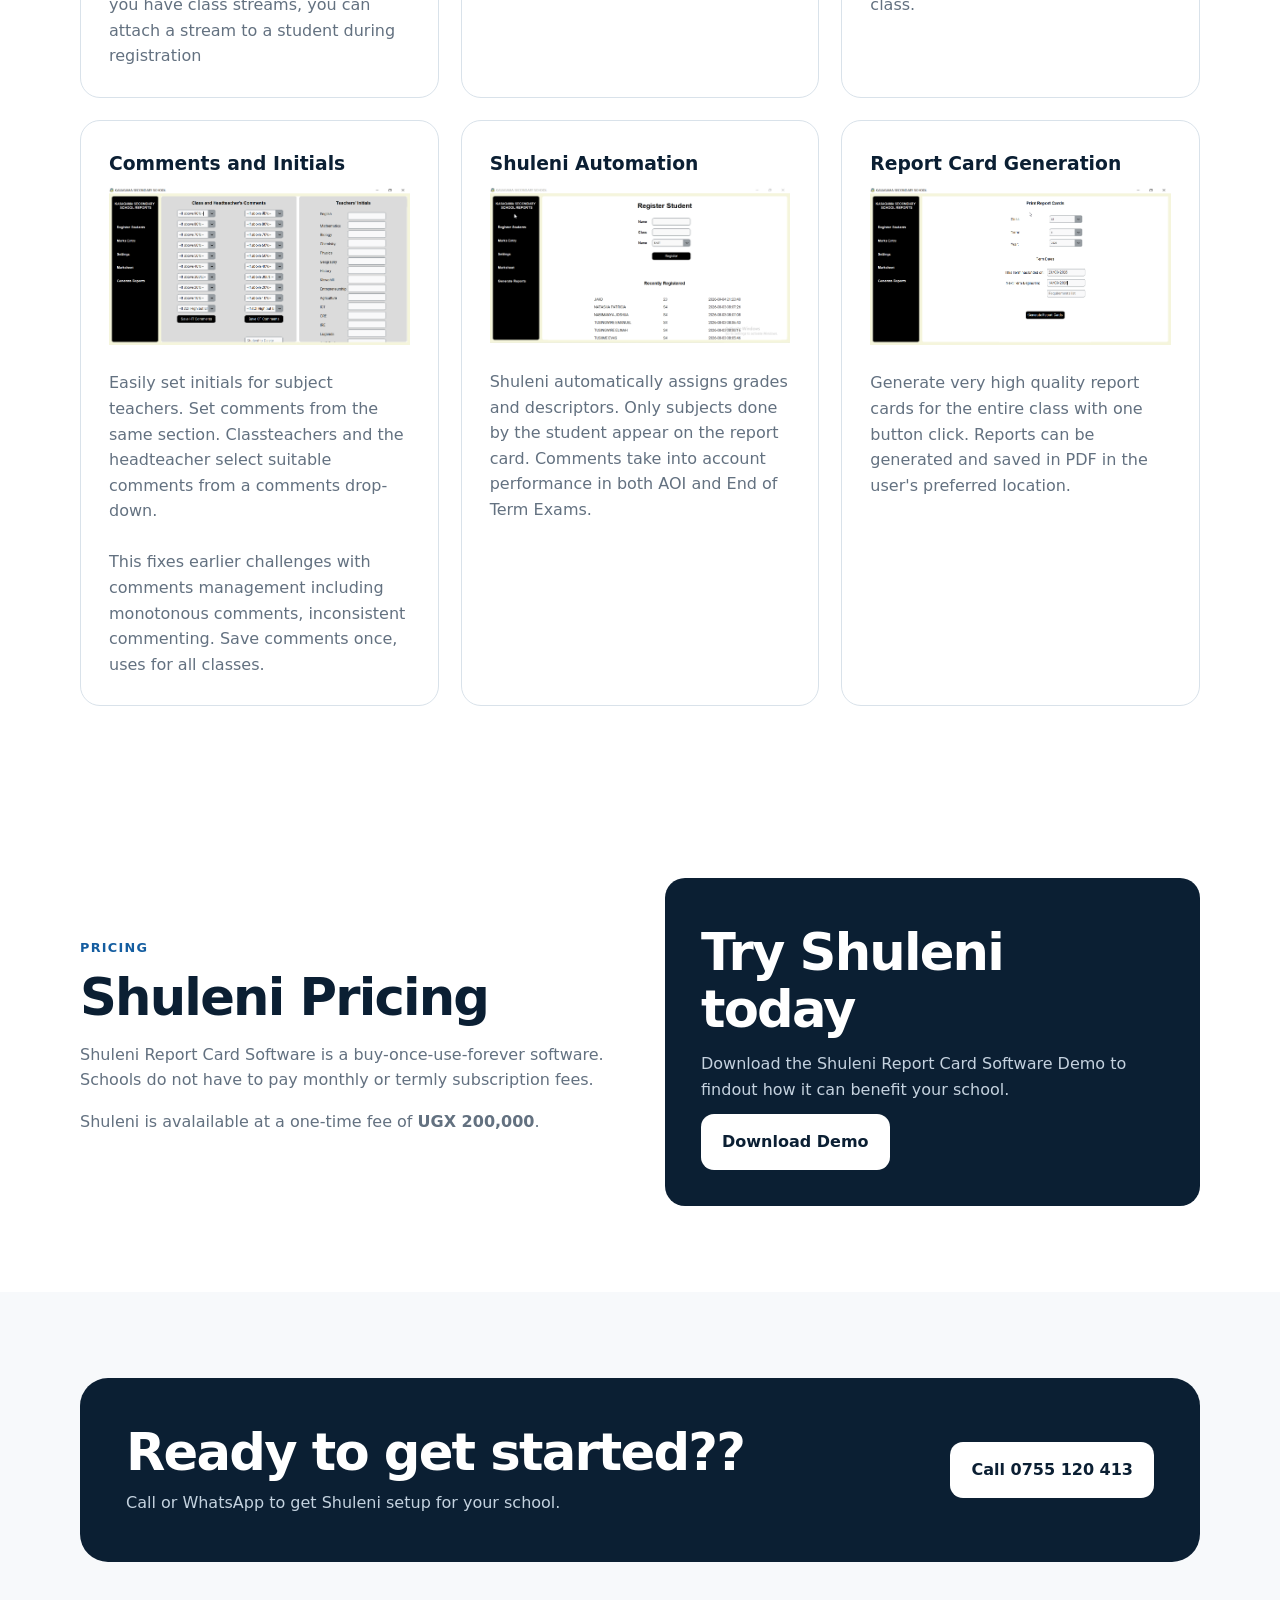
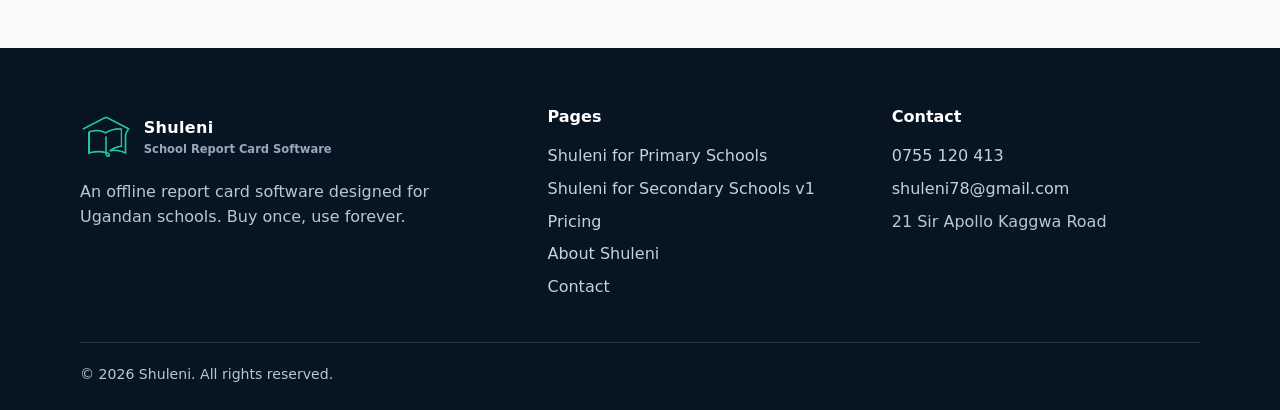
==== commit 92c4a1d9: "Add files via upload" ====
--- a/index.html
+++ b/index.html
@@ -6,11 +6,15 @@
   <meta name="viewport" content="width=device-width,initial-scale=1">
   <meta name="description"
     content="Easily generate and print school report cards. Shuleni is an offline report card system for primary and secondary schools in Uganda.">
-  <title>Report card software for secondary and primary schools | Shuleni</title>
+  <title>Report card software for schools in Uganda | Shuleni</title>
   <link rel="stylesheet" href="styles.css">
   <link rel="canonical" href="https://shuleni.net/">
   <link rel="shortcut icon" href="shuleni.ico" type="image/x-icon">
   <link rel="apple-touch-icon" href="shuleni.png">
+  <meta property="og:title" content="Shuleni - Generate report cards offline">
+  <meta property="og:description" content="Shuleni is an offline report card system for primary and secondary schools in Uganda.">
+  <meta property="og:image" content="secondary-report-card-software-v2-student-registration.png">
+  <meta property="og:url" content="https://shuleni.net/">
 </head>
 
 <body>
@@ -49,7 +53,7 @@
       <div class="container hero-grid">
         <div>
           <span class="eyebrow">For Secondary Schools</span>
-          <h1>Report cards made simple.</h1>
+          <h1>School Report cards made simple.</h1>
           <p>Shuleni helps primary and secondary schools enter marks, calculate results and produce clean, professional
             report cards with less paperwork and fewer mistakes.
             Shuleni follows the New Lower Secondary Curriculum report card guidelines.</p>
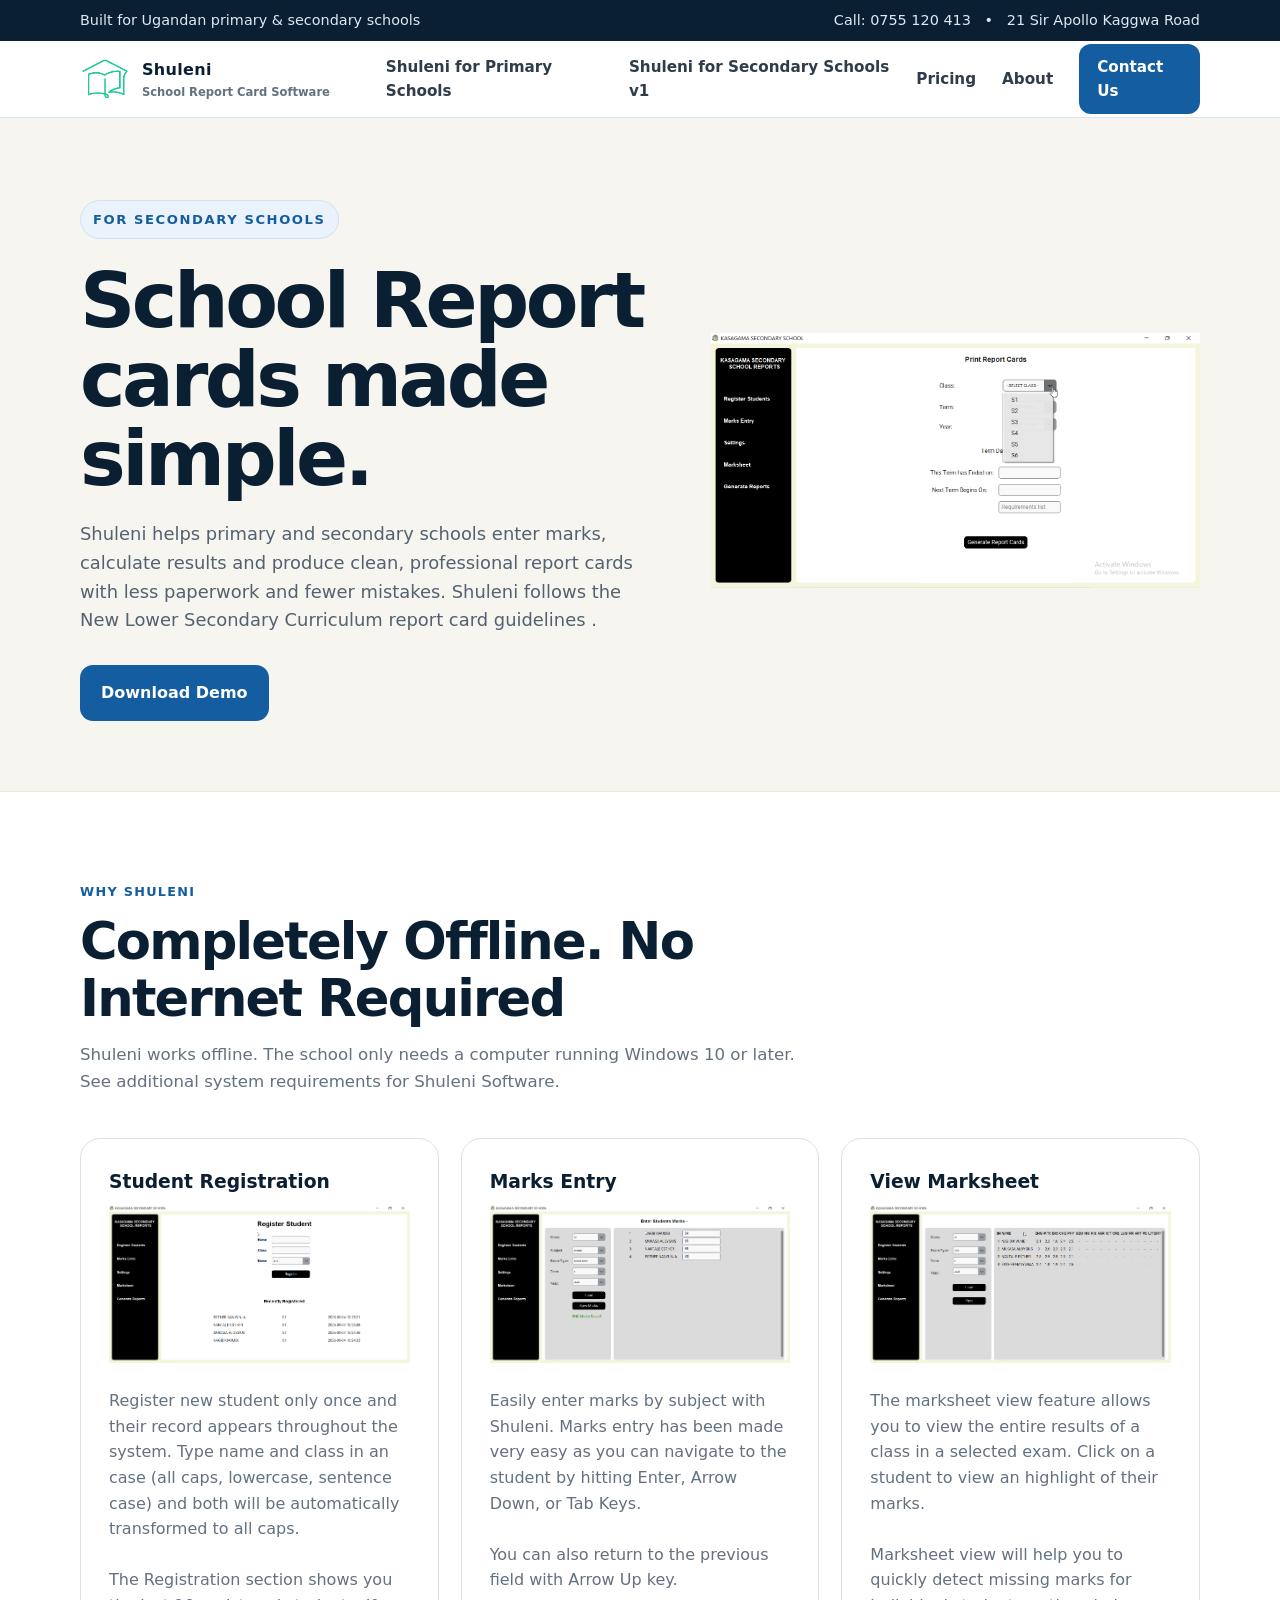
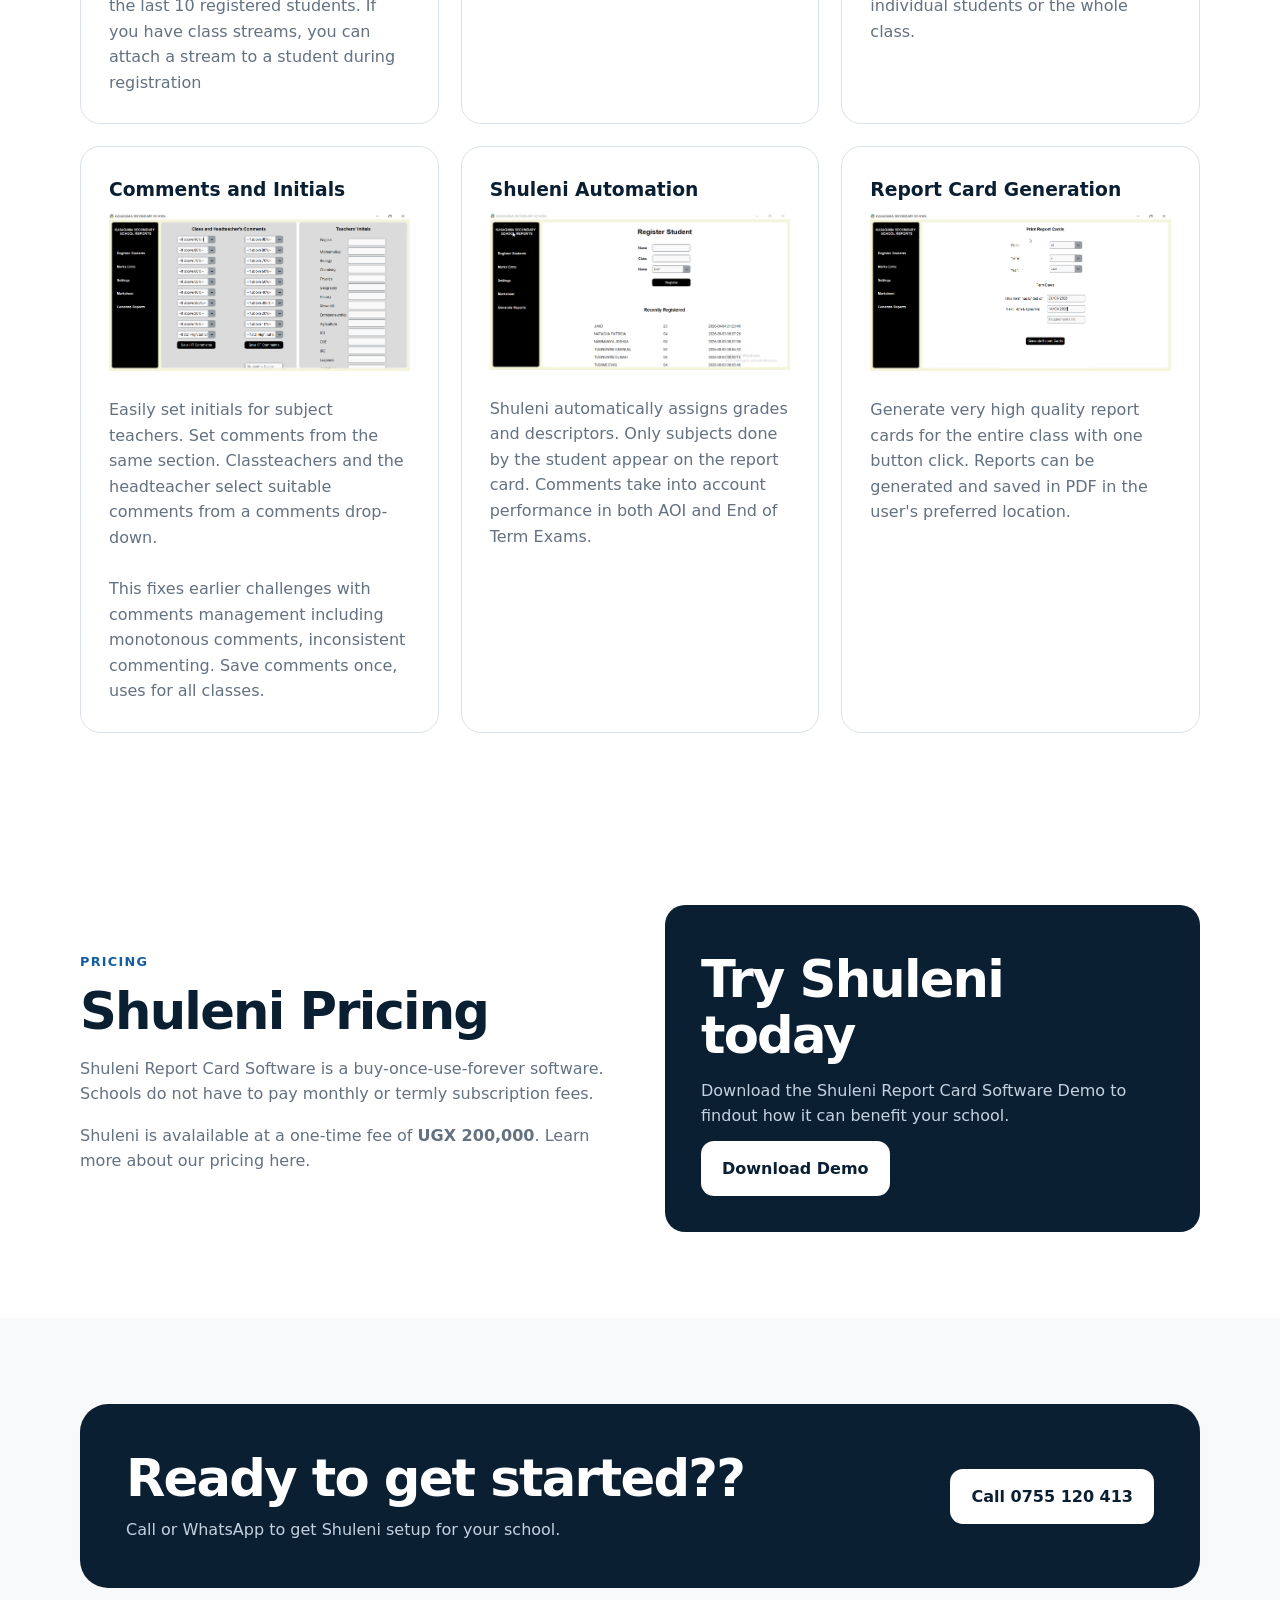
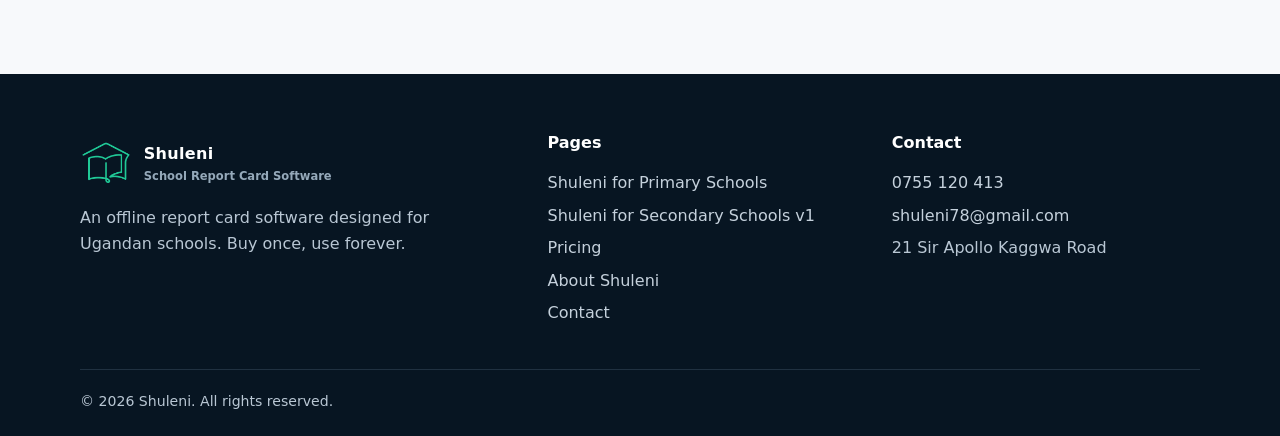
==== commit f5cfe54a: "Add files via upload" ====
--- a/index.html
+++ b/index.html
@@ -12,9 +12,41 @@
   <link rel="shortcut icon" href="shuleni.ico" type="image/x-icon">
   <link rel="apple-touch-icon" href="shuleni.png">
   <meta property="og:title" content="Shuleni - Generate report cards offline">
-  <meta property="og:description" content="Shuleni is an offline report card system for primary and secondary schools in Uganda.">
+  <meta property="og:description"
+    content="Shuleni is an offline report card system for primary and secondary schools in Uganda.">
   <meta property="og:image" content="secondary-report-card-software-v2-student-registration.png">
   <meta property="og:url" content="https://shuleni.net/">
+
+  <script type="application/ld+json">
+  {
+    "@context": "https://schema.org",
+    "@graph": [
+      {
+        "@type": "SoftwareApplication",
+        "@id": "https://shuleni.net/",
+        "name": "Shuleni Report Card Software",
+        "url": "https://shuleni.net/",
+        "applicationCategory": "EducationalApplication",
+        "operatingSystem": "All",
+        "description": "Generate, print, and manage student report cards easily. Shuleni is Uganda’s report card management system for secondary schools. One-time payment, lifetime use.",
+        "offers": {
+          "@type": "Offer",
+          "price": "200000",
+          "priceCurrency": "UGX",
+          "description": "Free demo available for download. One-time payment of UGX 200,000 for lifetime use."
+        }
+      },
+      {
+        "@type": "Organization",
+        "@id": "https://shuleni.net/",
+        "name": "Shuleni Report Card Software",
+        "url": "https://shuleni.net/",
+        "logo": "https://shuleni.net/shuleni.png", 
+        "knowsAbout": ["School Management System", "Report Card Software", "Educational Software", "Ugandan Schools"]
+      }
+    ]
+  }
+  </script>
 </head>
 
 <body>
@@ -37,7 +69,6 @@
         <span></span><span></span><span></span>
       </button>
       <nav class="nav-links">
-        <a href="index.html">Home</a>
         <a href="primary-school-report-card.html">Shuleni for Primary Schools</a>
         <a href="report-card-for-secondary-school-v1.html">Shuleni for Secondary Schools v1</a>
         <a href="pricing.html">Pricing</a>
@@ -47,7 +78,6 @@
     </div>
   </header>
 
-
   <main>
     <section class="hero">
       <div class="container hero-grid">
@@ -56,9 +86,13 @@
           <h1>School Report cards made simple.</h1>
           <p>Shuleni helps primary and secondary schools enter marks, calculate results and produce clean, professional
             report cards with less paperwork and fewer mistakes.
-            Shuleni follows the New Lower Secondary Curriculum report card guidelines.</p>
+            Shuleni follows the <a href="about.html#ncdc">New Lower Secondary Curriculum report card guidelines</a> .
+          </p>
+
           <div class="actions">
-            <a class="btn btn-primary" href="https://www.dropbox.com/scl/fi/bcjqydziy88ohp67qaoa9/Shuleni-Reports.exe?rlkey=f9dswarxwx8oh7zzv0zzcn2iu&st=6m3leph2&dl=0" download>Download Demo</a>
+            <a class="btn btn-primary"
+              href="https://www.dropbox.com/scl/fi/bcjqydziy88ohp67qaoa9/Shuleni-Reports.exe?rlkey=f9dswarxwx8oh7zzv0zzcn2iu&st=6m3leph2&dl=0"
+              download>Download Demo</a>
           </div>
 
         </div>
@@ -75,12 +109,14 @@
         <div class="section-head">
           <span class="kicker">Why Shuleni</span>
           <h2>Completely Offline. No Internet Required</h2>
-          <p>Shuleni works offline. The school only needs a computer running Windows 10 or later.</p>
+          <p>Shuleni works offline. The school only needs a computer running Windows 10 or later. See additional <a
+              href="about.html#requirements">system requirements</a> for Shuleni Software.</p>
         </div>
         <div class="grid-3">
           <div class="card">
             <h3>Student Registration</h3>
-            <img src="secondary-report-card-software-v2-student-registration.png" alt="Shuleni report card software student registration interface." width="100%">
+            <img src="secondary-report-card-software-v2-student-registration.png"
+              alt="Shuleni report card software student registration interface." width="100%">
             <br>
             <p>Register new student only once and their record appears throughout the system. Type name and class in an
               case (all caps, lowercase, sentence case) and both will be automatically transformed to all caps.</p>
@@ -122,14 +158,16 @@
           </div>
           <div class="card">
             <h3>Shuleni Automation</h3>
-            <img src="secondary-report-card-software-v2-student-registration.gif" alt="Shuleni report card software automation features." width="100%">
+            <img src="secondary-report-card-software-v2-student-registration.gif"
+              alt="Shuleni report card software automation features." width="100%">
             <br>
             <p>Shuleni automatically assigns grades and descriptors. Only subjects done by the student appear on the
               report card. Comments take into account performance in both AOI and End of Term Exams.</p>
           </div>
           <div class="card">
             <h3>Report Card Generation</h3>
-            <img src="secondary-report-card-software-v2-report-generation.png" alt="Shuleni report card software report generation section." width="100%">
+            <img src="secondary-report-card-software-v2-report-generation.png"
+              alt="Shuleni report card software report generation section." width="100%">
             <br>
             <p>Generate very high quality report cards for the entire class with one button click. Reports can be
               generated and saved in PDF in the user's preferred location.</p>
@@ -146,7 +184,8 @@
           <h2>Shuleni Pricing</h2>
           <p style="color:var(--muted)">Shuleni Report Card Software is a buy-once-use-forever software. Schools do not
             have to pay monthly or termly subscription fees.</p>
-          <p style="color:var(--muted)">Shuleni is avalailable at a one-time fee of <strong>UGX 200,000</strong>.</p>
+          <p style="color:var(--muted)">Shuleni is avalailable at a one-time fee of <strong>UGX 200,000</strong>. Learn
+            more about our pricing <a href="pricing.html">here</a>.</p>
 
         </div>
         <div class="card" style="padding:36px;background:var(--navy);color:white;border:0">
@@ -174,7 +213,6 @@
     </section>
   </main>
 
-
   <footer>
     <div class="container">
       <div class="footer-grid">
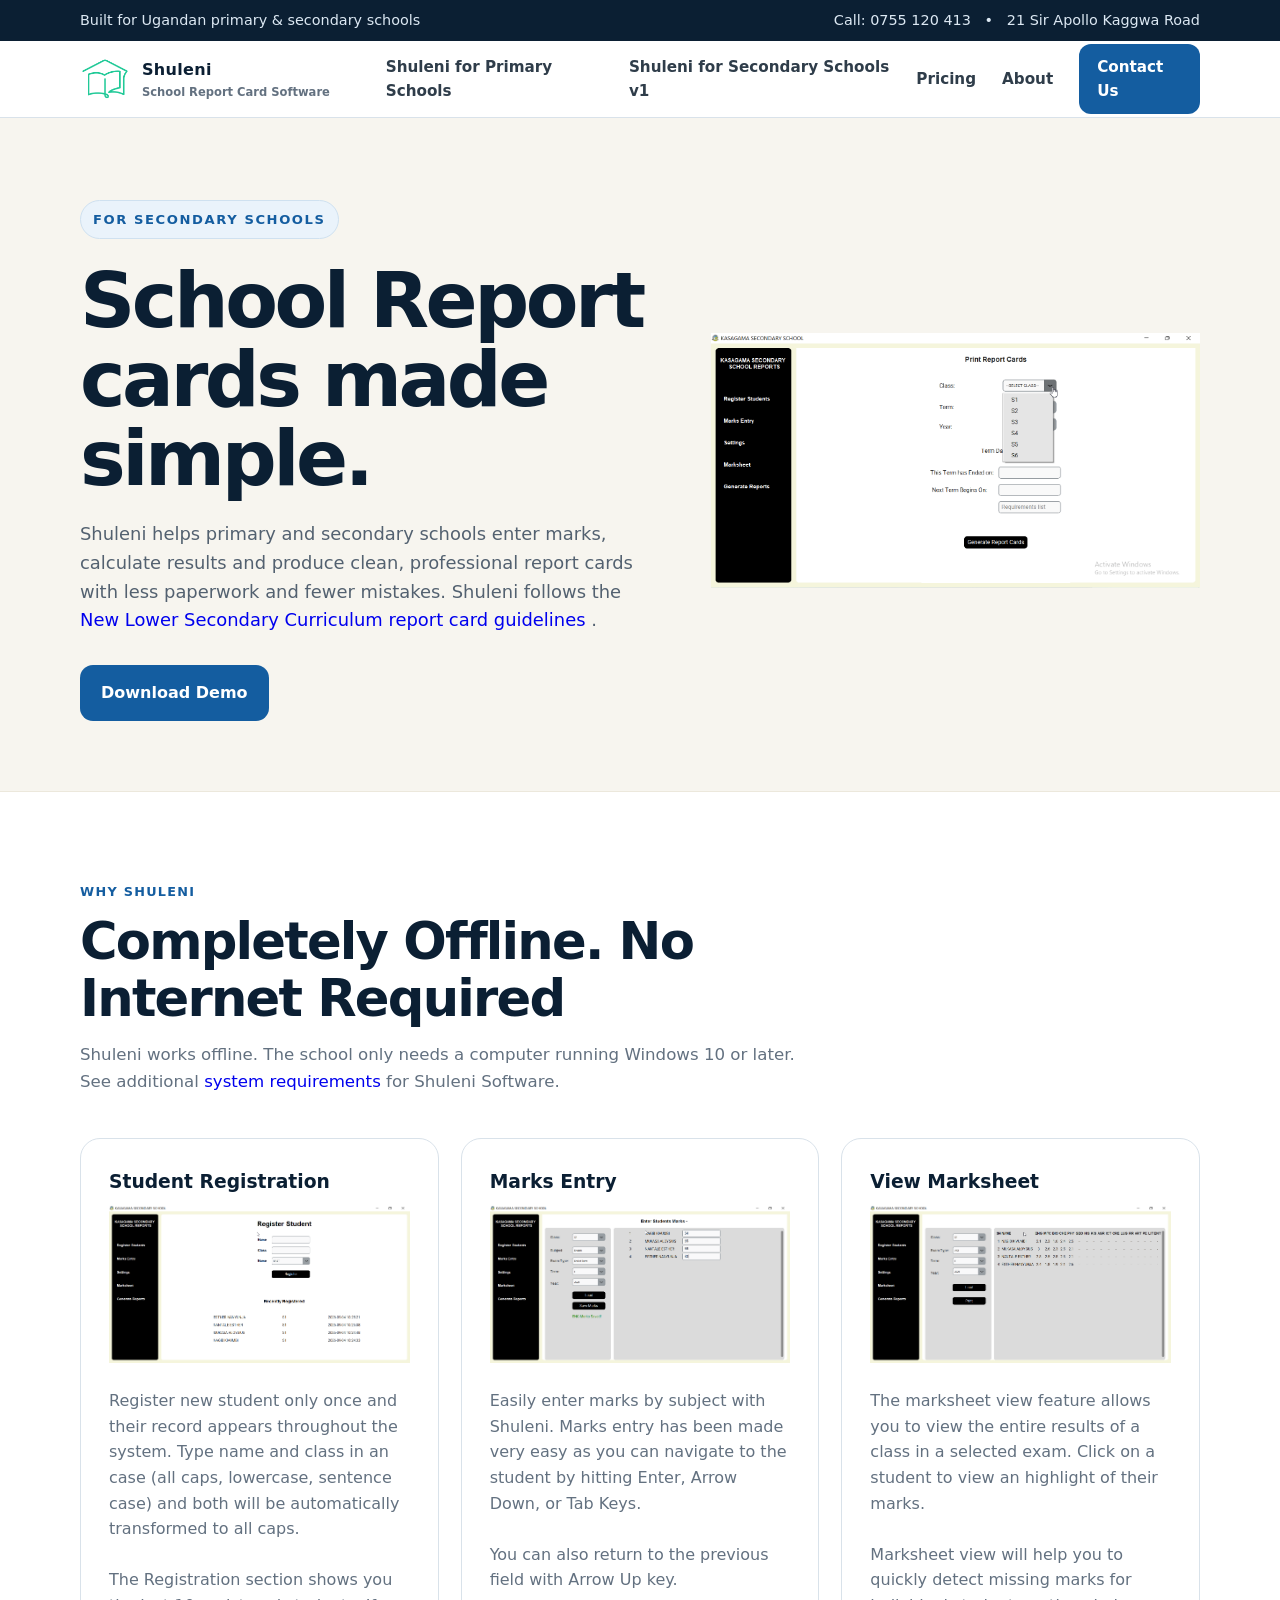
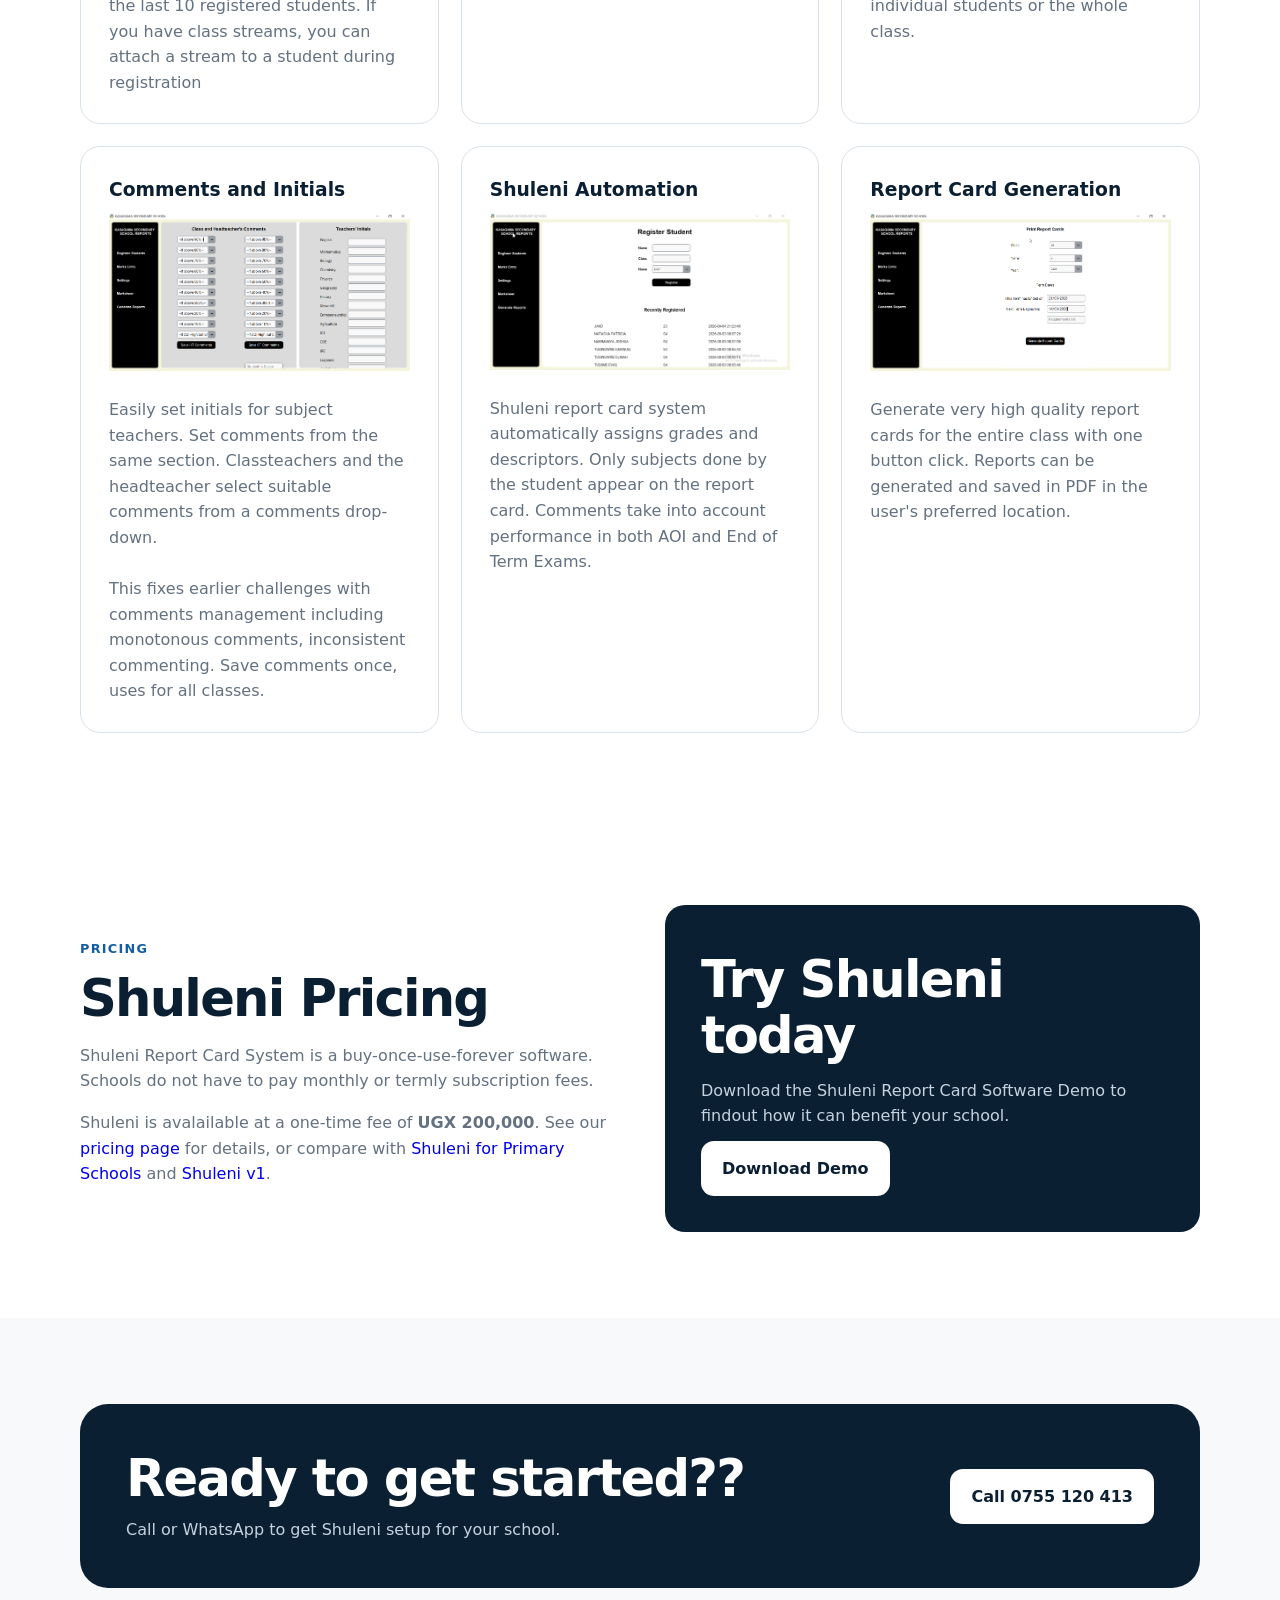
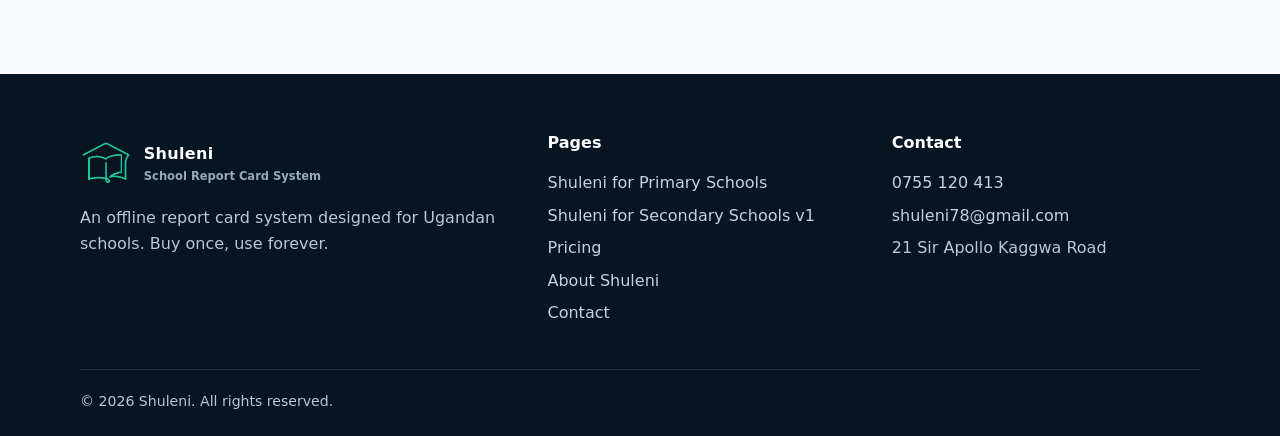
==== commit e3b48107: "Add files via upload" ====
--- a/index.html
+++ b/index.html
@@ -5,7 +5,7 @@
   <meta charset="utf-8">
   <meta name="viewport" content="width=device-width,initial-scale=1">
   <meta name="description"
-    content="Easily generate and print school report cards. Shuleni is an offline report card system for primary and secondary schools in Uganda.">
+    content="Shuleni is an offline report card system for primary and secondary schools in Uganda. Easily generate and print school report cards.">
   <title>Report card software for schools in Uganda | Shuleni</title>
   <link rel="stylesheet" href="styles.css">
   <link rel="canonical" href="https://shuleni.net/">
@@ -161,7 +161,8 @@
             <img src="secondary-report-card-software-v2-student-registration.gif"
               alt="Shuleni report card software automation features." width="100%">
             <br>
-            <p>Shuleni automatically assigns grades and descriptors. Only subjects done by the student appear on the
+            <p>Shuleni report card system automatically assigns grades and descriptors. Only subjects done by the
+              student appear on the
               report card. Comments take into account performance in both AOI and End of Term Exams.</p>
           </div>
           <div class="card">
@@ -182,10 +183,12 @@
         <div>
           <span class="kicker">PRICING</span>
           <h2>Shuleni Pricing</h2>
-          <p style="color:var(--muted)">Shuleni Report Card Software is a buy-once-use-forever software. Schools do not
+          <p style="color:var(--muted)">Shuleni Report Card System is a buy-once-use-forever software. Schools do not
             have to pay monthly or termly subscription fees.</p>
-          <p style="color:var(--muted)">Shuleni is avalailable at a one-time fee of <strong>UGX 200,000</strong>. Learn
-            more about our pricing <a href="pricing.html">here</a>.</p>
+          <p style="color:var(--muted)">Shuleni is avalailable at a one-time fee of <strong>UGX 200,000</strong>. See
+            our <a href="pricing.html">pricing page</a> for details, or compare with <a
+              href="primary-school-report-card.html">Shuleni for Primary Schools</a> and <a
+              href="report-card-for-secondary-school-v1.html">Shuleni v1</a>.</p>
 
         </div>
         <div class="card" style="padding:36px;background:var(--navy);color:white;border:0">
@@ -219,9 +222,9 @@
         <div>
           <a class="brand" href="index.html" style="color:white">
             <img src="shuleni.png" alt="Shuleni report card software logo" width="12%">
-            <span>Shuleni<small style="color:#95a9ba">School Report Card Software</small></span>
+            <span>Shuleni<small style="color:#95a9ba">School Report Card System</small></span>
           </a>
-          <p style="max-width:420px">An offline report card software designed for Ugandan schools. Buy once, use
+          <p style="max-width:420px">An offline report card system designed for Ugandan schools. Buy once, use
             forever.</p>
         </div>
         <div>
--- a/styles.css
+++ b/styles.css
@@ -30,7 +30,6 @@
 
 a {
   text-decoration: none;
-  color: inherit
 }
 
 img {
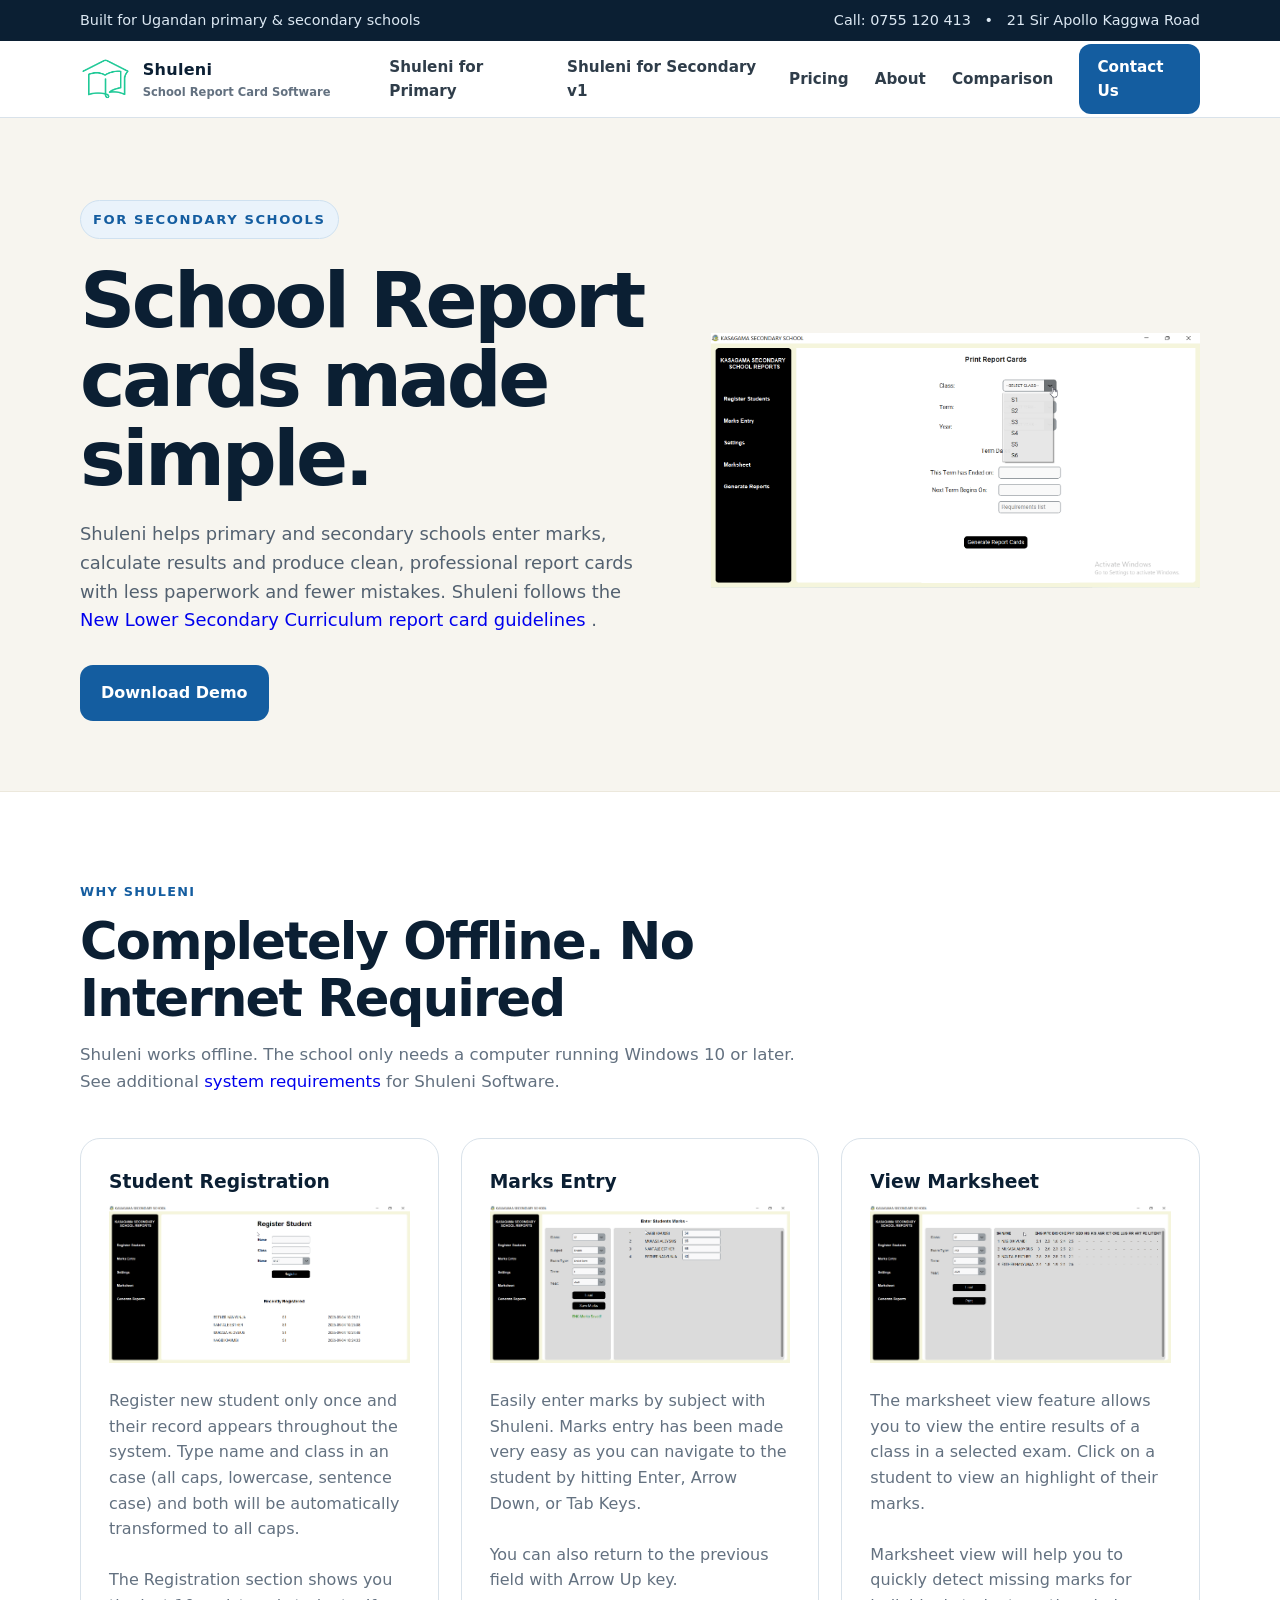
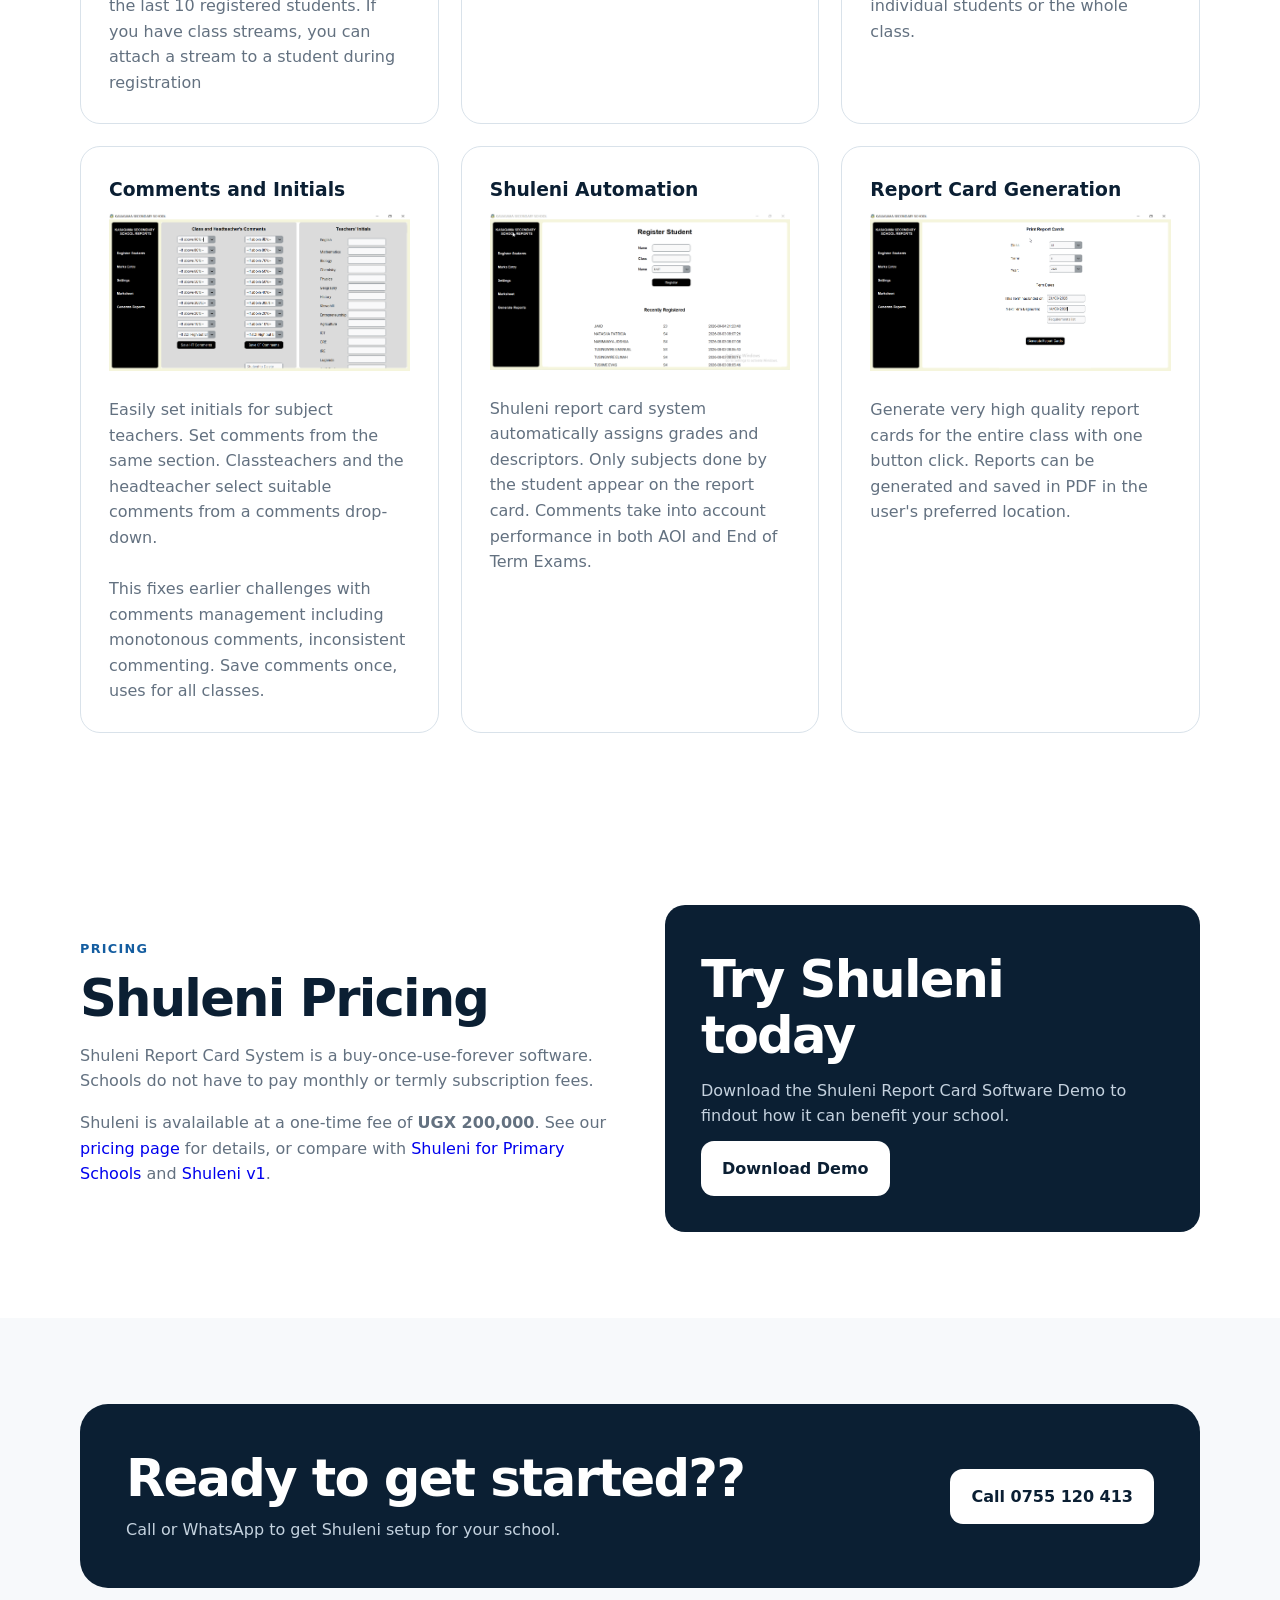
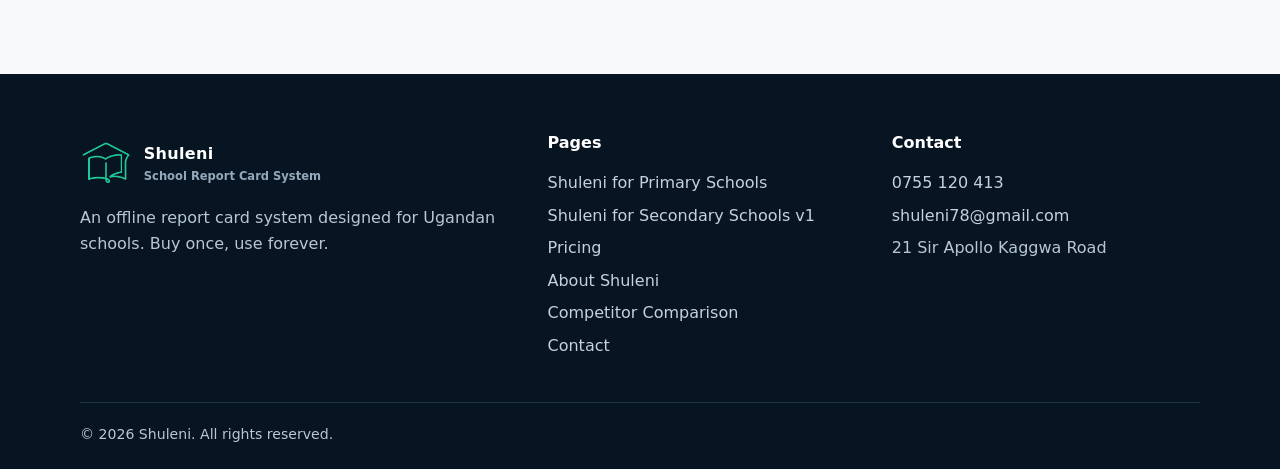
==== commit 491119b0: "Add files via upload" ====
--- a/index.html
+++ b/index.html
@@ -69,10 +69,11 @@
         <span></span><span></span><span></span>
       </button>
       <nav class="nav-links">
-        <a href="primary-school-report-card.html">Shuleni for Primary Schools</a>
-        <a href="report-card-for-secondary-school-v1.html">Shuleni for Secondary Schools v1</a>
+        <a href="primary-school-report-card.html">Shuleni for Primary</a>
+        <a href="report-card-for-secondary-school-v1.html">Shuleni for Secondary v1</a>
         <a href="pricing.html">Pricing</a>
         <a href="about.html">About</a>
+        <a href="shuleni-vs-other-report-card-systems.html">Comparison</a>
         <a href="contact.html" class="nav-cta">Contact Us</a>
       </nav>
     </div>
@@ -177,6 +178,7 @@
         </div>
       </div>
     </section>
+
 
     <section class="section">
       <div class="container split">
@@ -233,6 +235,7 @@
           <a href="report-card-for-secondary-school-v1.html">Shuleni for Secondary Schools v1</a>
           <a href="pricing.html">Pricing</a>
           <a href="about.html">About Shuleni</a>
+          <a href="shuleni-vs-other-report-card-systems.html">Competitor Comparison</a>
           <a href="contact.html">Contact</a>
         </div>
         <div>
--- a/styles.css
+++ b/styles.css
@@ -581,6 +581,134 @@
   margin-top: 4px
 }
 
+.competitor-grid {
+  display: grid;
+  grid-template-columns: repeat(2, minmax(0, 1fr));
+  gap: 24px
+}
+
+.competitor-card {
+  display: flex;
+  flex-direction: column;
+  gap: 20px;
+  height: 100%
+}
+
+.competitor-head {
+  display: flex;
+  align-items: flex-start;
+  justify-content: space-between;
+  gap: 16px
+}
+
+.competitor-label {
+  display: inline-block;
+  font-size: .72rem;
+  font-weight: 800;
+  letter-spacing: .1em;
+  text-transform: uppercase;
+  color: var(--blue)
+}
+
+.competitor-card h3 {
+  margin: 6px 0 0;
+  font-size: clamp(1.55rem, 2vw, 2.1rem)
+}
+
+.site-pill {
+  display: inline-flex;
+  align-items: center;
+  justify-content: center;
+  border-radius: 999px;
+  background: var(--sky);
+  color: var(--navy);
+  border: 1px solid #cfe1f0;
+  padding: 7px 10px;
+  font-size: .72rem;
+  font-weight: 800
+}
+
+.competitor-summary {
+  color: #415161;
+  font-size: 1rem;
+  margin: 0
+}
+
+.competitor-list {
+  margin: 0;
+  padding-left: 18px;
+  color: var(--muted);
+  display: grid;
+  gap: 10px
+}
+
+.competitor-weakness,
+.competitor-win {
+  border: 1px solid var(--line);
+  border-radius: 14px;
+  padding: 16px 18px;
+  background: #f8fafc
+}
+
+.competitor-weakness h4,
+.competitor-win strong {
+  margin: 0 0 8px;
+  color: var(--navy);
+  font-size: .95rem
+}
+
+.competitor-weakness p,
+.competitor-win p {
+  margin: 0;
+  color: var(--muted)
+}
+
+.table-wrap {
+  overflow-x: auto;
+  border: 1px solid var(--line);
+  border-radius: 20px;
+  background: white
+}
+
+.comparison-table {
+  width: 100%;
+  border-collapse: collapse;
+  min-width: 760px
+}
+
+.comparison-table th,
+.comparison-table td {
+  padding: 16px 18px;
+  border-bottom: 1px solid var(--line);
+  text-align: left;
+  vertical-align: top
+}
+
+.comparison-table th {
+  background: #f2f7fc;
+  color: var(--navy);
+  font-size: .8rem;
+  letter-spacing: .08em;
+  text-transform: uppercase
+}
+
+.comparison-table td {
+  color: var(--ink)
+}
+
+.comparison-table tbody tr:last-child td {
+  border-bottom: 0
+}
+
+.good {
+  color: var(--green);
+  font-weight: 800
+}
+
+.neutral {
+  color: var(--muted)
+}
+
 form {
   display: grid;
   gap: 14px
@@ -673,7 +801,8 @@
 
   .hero-grid,
   .split,
-  .contact-grid {
+  .contact-grid,
+  .competitor-grid {
     grid-template-columns: 1fr
   }
 
